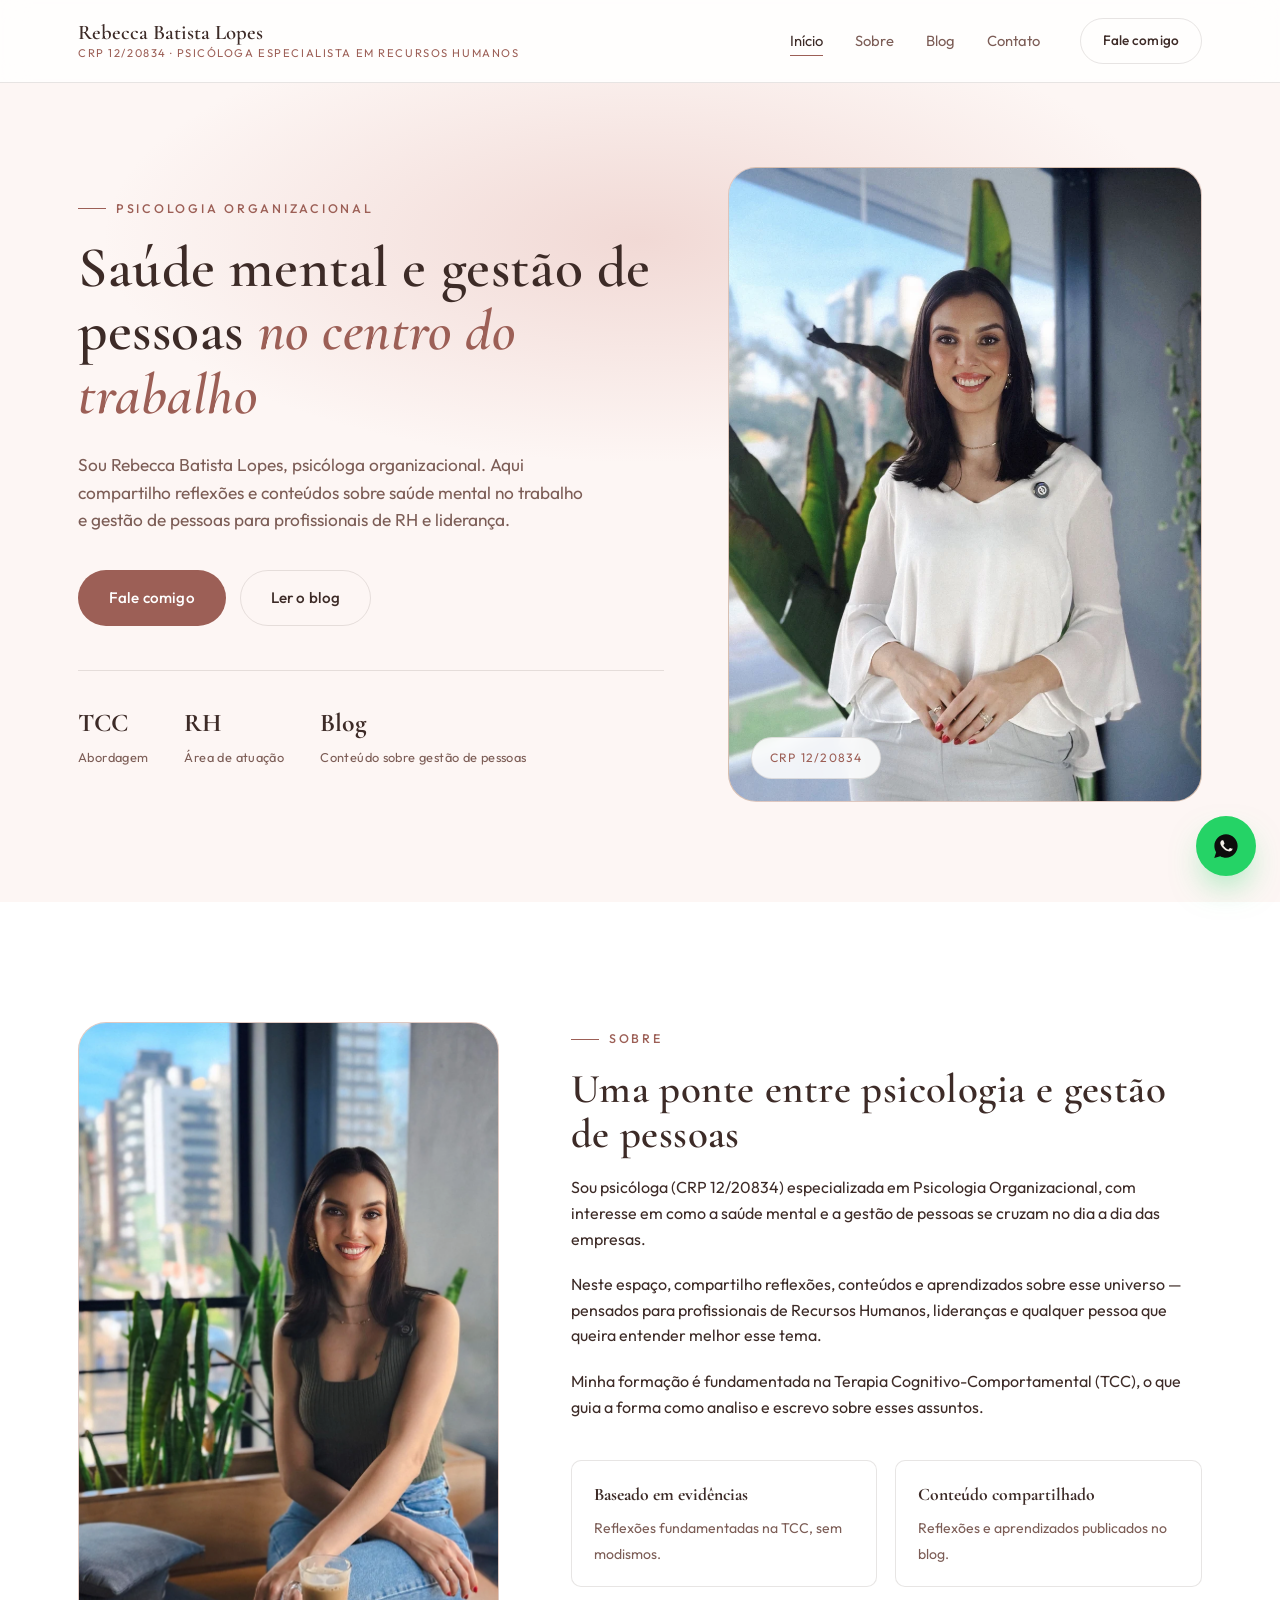
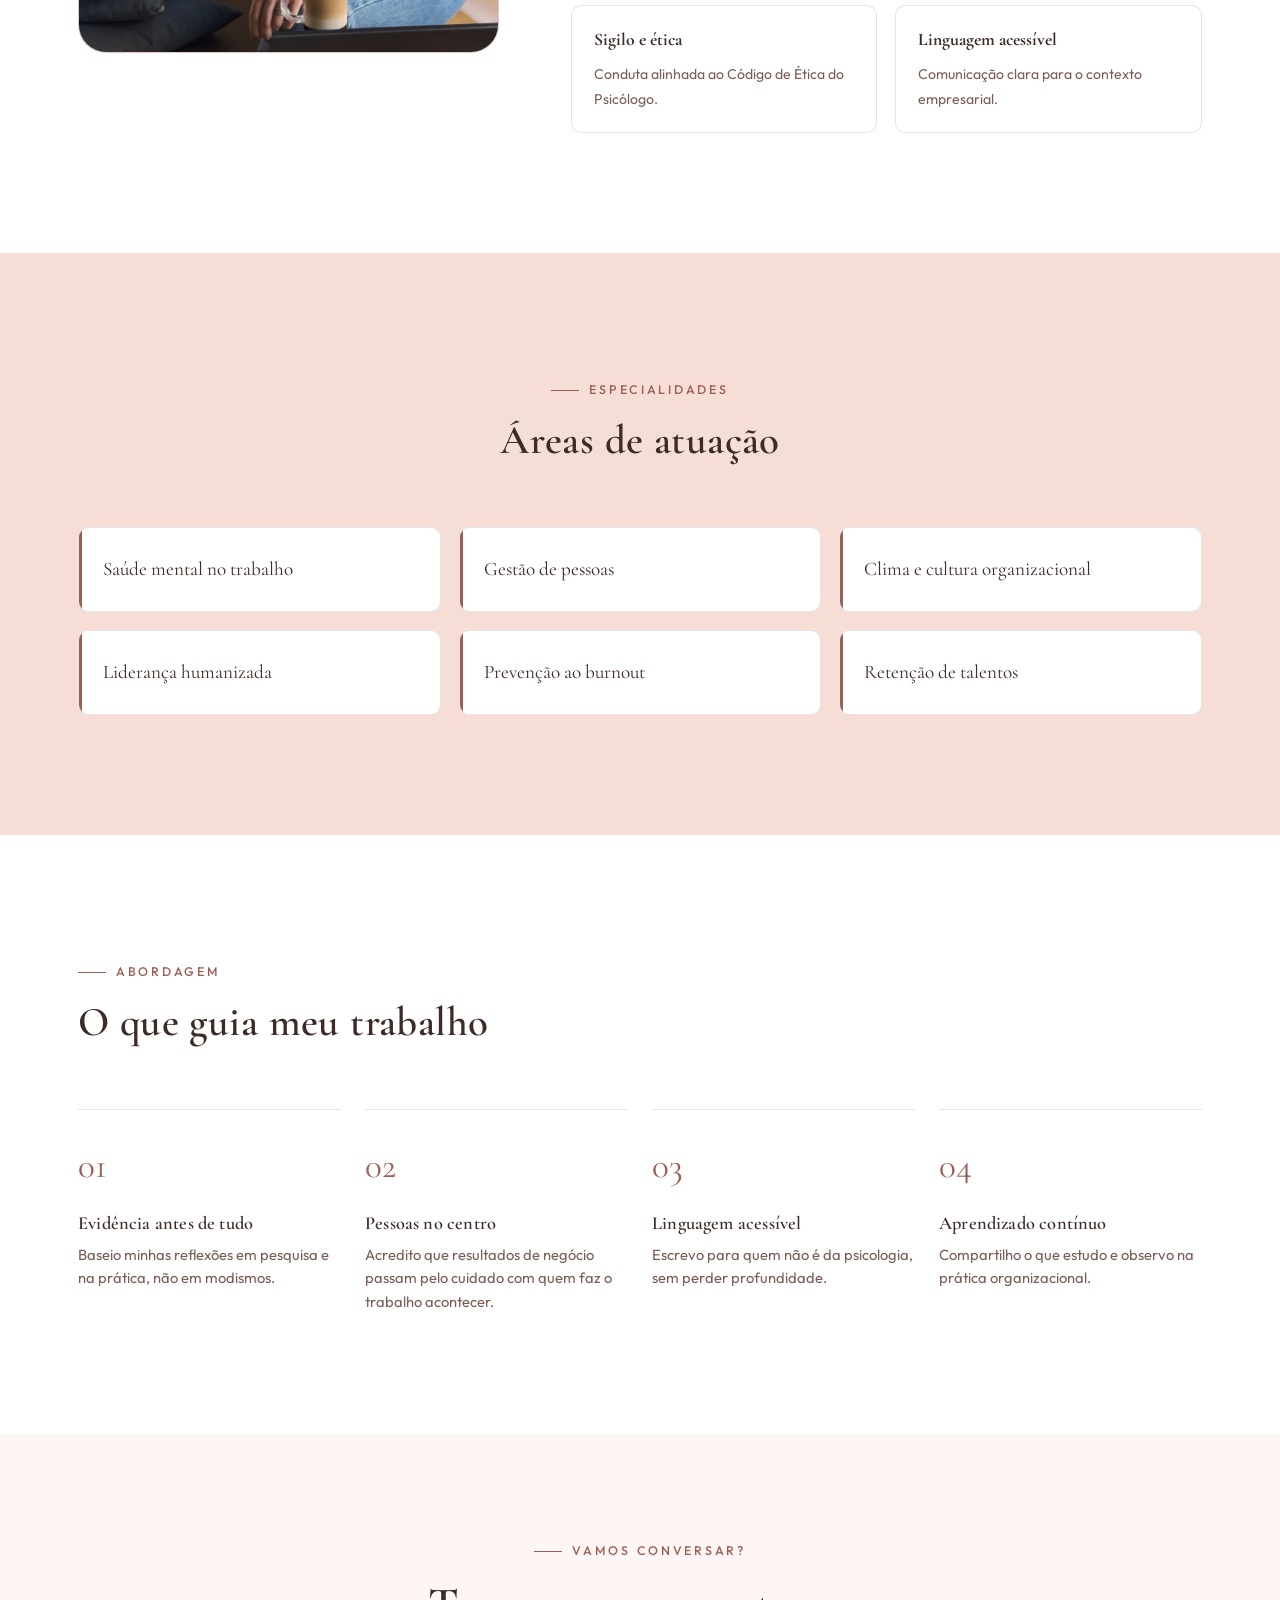
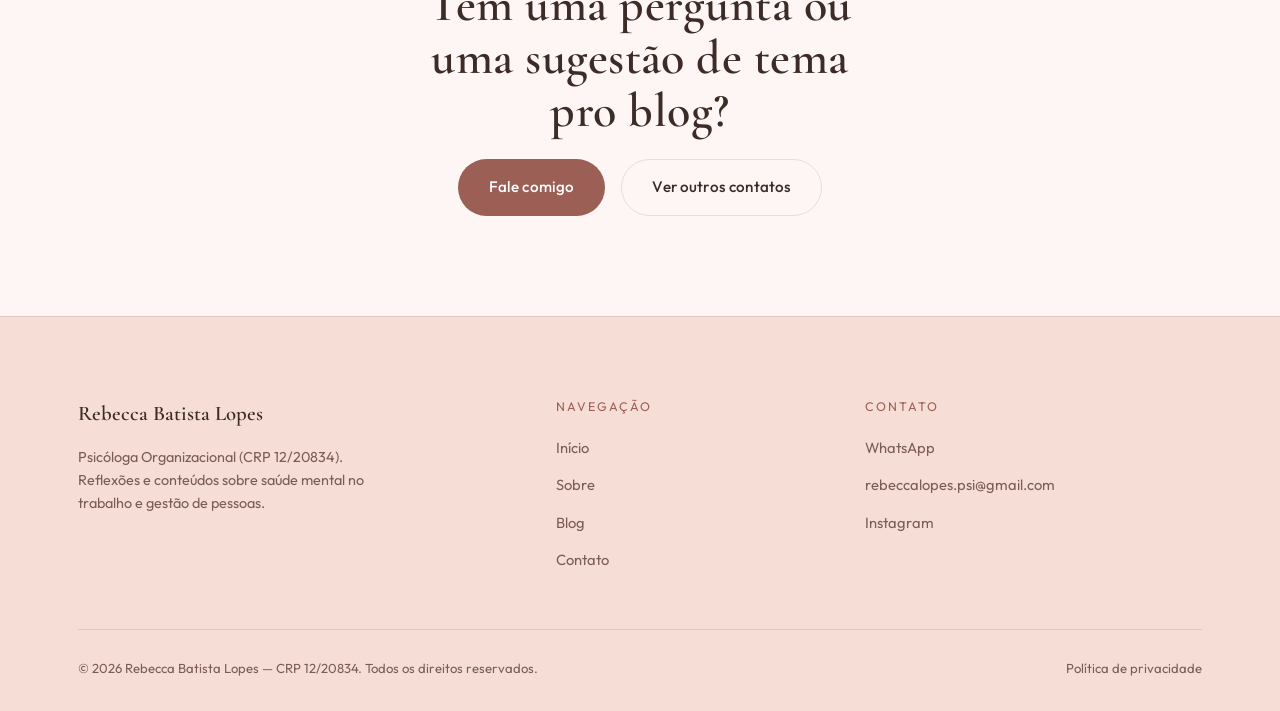
==== index.html @ 890084df "Reposiciona site como apresentação/blog, sem venda de serviços - Remove seção de Serviços da home - " ====
<!doctype html>
<html lang="pt-BR">
<head>
<meta charset="UTF-8" />
<meta name="viewport" content="width=device-width, initial-scale=1.0" />
<title>Rebecca Batista Lopes | Psicóloga Organizacional</title>
<meta name="description" content="Rebecca Batista Lopes (CRP 12/20834) é psicóloga especializada em Psicologia Organizacional. Reflexões e conteúdos sobre saúde mental no trabalho e gestão de pessoas para profissionais de RH." />
<meta name="author" content="Rebecca Batista Lopes" />
<meta name="robots" content="index, follow" />
<link rel="canonical" href="https://rebeccalopes.com.br/" />

<!-- Open Graph -->
<meta property="og:type" content="website" />
<meta property="og:locale" content="pt_BR" />
<meta property="og:title" content="Rebecca Batista Lopes | Psicóloga Organizacional" />
<meta property="og:description" content="Psicóloga organizacional (CRP 12/20834) compartilhando reflexões sobre saúde mental no trabalho e gestão de pessoas." />
<meta property="og:site_name" content="Rebecca Batista Lopes — Psicologia Organizacional" />

<link rel="icon" type="image/svg+xml" href="assets/favicon.svg" />
<link rel="preconnect" href="https://fonts.googleapis.com" />
<link rel="preconnect" href="https://fonts.gstatic.com" crossorigin />
<link href="https://fonts.googleapis.com/css2?family=Cormorant+Garamond:ital,wght@0,500;0,600;1,500&family=Outfit:wght@300;400;500;600&display=swap" rel="stylesheet" />
<link rel="stylesheet" href="css/style.css" />

<script type="application/ld+json">
{
  "@context": "https://schema.org",
  "@type": "Person",
  "name": "Rebecca Batista Lopes",
  "jobTitle": "Psicóloga Organizacional",
  "description": "Psicóloga (CRP 12/20834) especializada em Psicologia Organizacional, com conteúdos sobre saúde mental no trabalho e gestão de pessoas.",
  "url": "https://rebeccalopes.com.br",
  "sameAs": ["https://www.instagram.com/psi.beccalopes/"]
}
</script>
</head>
<body>

<header class="header">
  <div class="container header__inner">
    <a href="index.html" class="brand">
      <span class="brand__name">Rebecca Batista Lopes</span>
      <span class="brand__crp">CRP 12/20834 · Psicóloga especialista em Recursos Humanos</span>
    </a>
    <nav class="nav">
      <ul class="nav__list">
        <li><a href="index.html" aria-current="page">Início</a></li>
        <li><a href="sobre.html">Sobre</a></li>
        <li><a href="blog.html">Blog</a></li>
        <li><a href="contato.html">Contato</a></li>
      </ul>
      <a class="btn btn--ghost btn--sm" href="https://api.whatsapp.com/send/?phone=5551981331722&text=Ol%C3%A1+Rebecca%2C+vim+pelo+site+e+gostaria+de+entrar+em+contato.&type=phone_number&app_absent=0" target="_blank" rel="noopener">Fale comigo</a>
      <button class="nav__toggle" aria-label="Abrir menu" aria-expanded="false"><span></span></button>
    </nav>
  </div>
</header>

<main>

  <!-- HERO -->
  <section class="hero">
    <div class="container hero__inner">
      <div class="hero__content">
        <div class="eyebrow">Psicologia Organizacional</div>
        <h1 class="hero__title">Saúde mental e gestão de pessoas <em>no centro do trabalho</em></h1>
        <p class="hero__sub">Sou Rebecca Batista Lopes, psicóloga organizacional. Aqui compartilho reflexões e conteúdos sobre saúde mental no trabalho e gestão de pessoas para profissionais de RH e liderança.</p>
        <div class="hero__actions">
          <a class="btn" href="https://api.whatsapp.com/send/?phone=5551981331722&text=Ol%C3%A1+Rebecca%2C+vim+pelo+site+e+gostaria+de+entrar+em+contato.&type=phone_number&app_absent=0" target="_blank" rel="noopener">Fale comigo</a>
          <a class="btn btn--ghost" href="blog.html">Ler o blog</a>
        </div>
        <div class="hero__meta">
          <div class="hero__meta-item">
            <strong>TCC</strong>
            <span>Abordagem</span>
          </div>
          <div class="hero__meta-item">
            <strong>RH</strong>
            <span>Área de atuação</span>
          </div>
          <div class="hero__meta-item">
            <strong>Blog</strong>
            <span>Conteúdo sobre gestão de pessoas</span>
          </div>
        </div>
      </div>
      <div class="hero__portrait">
        <img src="assets/rebecca-inicio.webp" alt="Rebecca Batista Lopes, psicóloga organizacional" width="896" height="1200" />
        <span class="hero__badge">CRP 12/20834</span>
      </div>
    </div>
  </section>

  <!-- SOBRE -->
  <section class="section section--paper" id="sobre">
    <div class="container about">
      <div class="about__photo" data-reveal>
        <img src="assets/rebecca-sobre.webp" alt="Rebecca Batista Lopes, psicóloga organizacional, em seu ambiente de trabalho" width="843" height="1264" />
      </div>
      <div data-reveal>
        <div class="eyebrow">Sobre</div>
        <h2 class="section__title">Uma ponte entre psicologia e gestão de pessoas</h2>
        <div class="about__body">
          <p>Sou psicóloga (CRP 12/20834) especializada em Psicologia Organizacional, com interesse em como a saúde mental e a gestão de pessoas se cruzam no dia a dia das empresas.</p>
          <p>Neste espaço, compartilho reflexões, conteúdos e aprendizados sobre esse universo — pensados para profissionais de Recursos Humanos, lideranças e qualquer pessoa que queira entender melhor esse tema.</p>
          <p>Minha formação é fundamentada na Terapia Cognitivo-Comportamental (TCC), o que guia a forma como analiso e escrevo sobre esses assuntos.</p>
        </div>
        <div class="about__values">
          <div class="value-card">
            <strong>Baseado em evidências</strong>
            <span>Reflexões fundamentadas na TCC, sem modismos.</span>
          </div>
          <div class="value-card">
            <strong>Conteúdo compartilhado</strong>
            <span>Reflexões e aprendizados publicados no blog.</span>
          </div>
          <div class="value-card">
            <strong>Sigilo e ética</strong>
            <span>Conduta alinhada ao Código de Ética do Psicólogo.</span>
          </div>
          <div class="value-card">
            <strong>Linguagem acessível</strong>
            <span>Comunicação clara para o contexto empresarial.</span>
          </div>
        </div>
      </div>
    </div>
  </section>

  <!-- ESPECIALIDADES -->
  <section class="section section--soft">
    <div class="container">
      <div class="section__head section__head--center" data-reveal>
        <div class="eyebrow">Especialidades</div>
        <h2 class="section__title">Áreas de atuação</h2>
      </div>
      <div class="chip-grid">
        <div class="chip" data-reveal>Saúde mental no trabalho</div>
        <div class="chip" data-reveal>Gestão de pessoas</div>
        <div class="chip" data-reveal>Clima e cultura organizacional</div>
        <div class="chip" data-reveal>Liderança humanizada</div>
        <div class="chip" data-reveal>Prevenção ao burnout</div>
        <div class="chip" data-reveal>Retenção de talentos</div>
      </div>
    </div>
  </section>

  <!-- ABORDAGEM -->
  <section class="section section--paper">
    <div class="container">
      <div class="section__head" data-reveal>
        <div class="eyebrow">Abordagem</div>
        <h2 class="section__title">O que guia meu trabalho</h2>
      </div>
      <div class="steps">
        <div class="step" data-reveal>
          <h3>Evidência antes de tudo</h3>
          <p>Baseio minhas reflexões em pesquisa e na prática, não em modismos.</p>
        </div>
        <div class="step" data-reveal>
          <h3>Pessoas no centro</h3>
          <p>Acredito que resultados de negócio passam pelo cuidado com quem faz o trabalho acontecer.</p>
        </div>
        <div class="step" data-reveal>
          <h3>Linguagem acessível</h3>
          <p>Escrevo para quem não é da psicologia, sem perder profundidade.</p>
        </div>
        <div class="step" data-reveal>
          <h3>Aprendizado contínuo</h3>
          <p>Compartilho o que estudo e observo na prática organizacional.</p>
        </div>
      </div>
    </div>
  </section>

  <!-- CTA FINAL -->
  <section class="section cta-final">
    <div class="container">
      <div class="eyebrow" style="justify-content:center;">Vamos conversar?</div>
      <h2 class="cta-final__title" style="margin-inline:auto;">Tem uma pergunta ou uma sugestão de tema pro blog?</h2>
      <div class="cta-final__actions">
        <a class="btn" href="https://api.whatsapp.com/send/?phone=5551981331722&text=Ol%C3%A1+Rebecca%2C+vim+pelo+site+e+gostaria+de+entrar+em+contato.&type=phone_number&app_absent=0" target="_blank" rel="noopener">Fale comigo</a>
        <a class="btn btn--ghost" href="contato.html">Ver outros contatos</a>
      </div>
    </div>
  </section>

</main>

<footer class="footer">
  <div class="container">
    <div class="footer__grid">
      <div class="footer__brand">
        <span class="brand__name">Rebecca Batista Lopes</span>
        <p>Psicóloga Organizacional (CRP 12/20834). Reflexões e conteúdos sobre saúde mental no trabalho e gestão de pessoas.</p>
      </div>
      <div>
        <div class="footer__heading">Navegação</div>
        <ul class="footer__list">
          <li><a href="index.html">Início</a></li>
          <li><a href="sobre.html">Sobre</a></li>
          <li><a href="blog.html">Blog</a></li>
          <li><a href="contato.html">Contato</a></li>
        </ul>
      </div>
      <div>
        <div class="footer__heading">Contato</div>
        <ul class="footer__list">
          <li><a href="https://api.whatsapp.com/send/?phone=5551981331722&text=Ol%C3%A1+Rebecca%2C+vim+pelo+site+e+gostaria+de+entrar+em+contato.&type=phone_number&app_absent=0" target="_blank" rel="noopener">WhatsApp</a></li>
          <li><a href="mailto:rebeccalopes.psi@gmail.com">rebeccalopes.psi@gmail.com</a></li>
          <li><a href="https://www.instagram.com/psi.beccalopes/" target="_blank" rel="noopener">Instagram</a></li>
        </ul>
      </div>
    </div>
    <div class="footer__bottom">
      <span>&copy; <span data-year></span> Rebecca Batista Lopes — CRP 12/20834. Todos os direitos reservados.</span>
      <a href="privacidade.html">Política de privacidade</a>
    </div>
  </div>
</footer>

<a class="wa-float" href="https://api.whatsapp.com/send/?phone=5551981331722&text=Ol%C3%A1+Rebecca%2C+vim+pelo+site+e+gostaria+de+entrar+em+contato.&type=phone_number&app_absent=0" target="_blank" rel="noopener" aria-label="Conversar no WhatsApp">
  <svg width="28" height="28" viewBox="0 0 32 32" fill="none"><path d="M16 2.7C8.7 2.7 2.7 8.7 2.7 16c0 2.5.7 4.9 2 7l-2.1 6.6 6.8-2c2 1.1 4.2 1.7 6.6 1.7 7.3 0 13.3-6 13.3-13.3S23.3 2.7 16 2.7z" fill="#0d0d0c"/><path d="M16 2.7C8.7 2.7 2.7 8.7 2.7 16c0 2.5.7 4.9 2 7l-2.1 6.6 6.8-2c2 1.1 4.2 1.7 6.6 1.7 7.3 0 13.3-6 13.3-13.3S23.3 2.7 16 2.7z" stroke="#0d0d0c" stroke-opacity="0" fill="none"/><path d="M23.4 19.5c-.4-.2-2.2-1.1-2.5-1.2-.3-.1-.6-.2-.8.2-.2.4-.9 1.2-1.1 1.4-.2.2-.4.3-.8.1-.4-.2-1.6-.6-3-1.9-1.1-1-1.9-2.2-2.1-2.6-.2-.4 0-.6.2-.8.2-.2.4-.4.5-.6.2-.2.2-.4.4-.6.1-.2 0-.5 0-.7-.1-.2-.8-2-1.1-2.7-.3-.7-.6-.6-.8-.6h-.7c-.2 0-.6.1-.9.4-.3.4-1.2 1.2-1.2 2.8s1.2 3.3 1.4 3.5c.2.2 2.4 3.7 5.9 5.1.8.3 1.4.5 1.9.7.8.2 1.5.2 2.1.1.6-.1 2.2-.9 2.4-1.7.3-.8.3-1.5.2-1.7-.1-.1-.3-.2-.6-.4z" fill="#f3efe7"/></svg>
</a>

<script src="js/main.js"></script>
</body>
</html>
---- css/style.css ----
/* =========================================================
   Rebecca Batista Lopes — Psicologia Organizacional
   ========================================================= */

:root {
  --color-bg: #fdf6f4;
  --color-white: #ffffff;
  --color-blush: #f6ded7;
  --color-nude: #ecd2c0;
  --color-rose: #dba39b;
  --color-rose-deep: #9c5f56;
  --color-ink: #3d2b27;
  --color-ink-soft: #7c5d56;
  --color-line: rgba(61, 43, 39, 0.12);

  --font-display: "Cormorant Garamond", serif;
  --font-body: "Outfit", sans-serif;

  --container: 1180px;
  --radius-lg: 28px;
  --radius-md: 18px;
  --radius-sm: 10px;
  --ease: cubic-bezier(0.22, 1, 0.36, 1);
}

* { box-sizing: border-box; }
html { scroll-behavior: smooth; }

body {
  margin: 0;
  background: var(--color-bg);
  color: var(--color-ink);
  font-family: var(--font-body);
  font-size: 16px;
  line-height: 1.6;
  -webkit-font-smoothing: antialiased;
}

img { max-width: 100%; display: block; }

a {
  color: inherit;
  text-decoration: none;
}

h1, h2, h3, h4 {
  font-family: var(--font-display);
  font-weight: 600;
  line-height: 1.1;
  margin: 0;
  letter-spacing: 0.01em;
}

p { margin: 0; }

ul { list-style: none; margin: 0; padding: 0; }

.container {
  width: 100%;
  max-width: var(--container);
  margin-inline: auto;
  padding-inline: 28px;
}

.section {
  padding: 120px 0;
  position: relative;
}

.section--paper {
  background: var(--color-white);
}

.section--soft {
  background: var(--color-blush);
}

.eyebrow {
  display: inline-flex;
  align-items: center;
  gap: 10px;
  font-size: 0.78rem;
  letter-spacing: 0.22em;
  text-transform: uppercase;
  color: var(--color-rose-deep);
  font-weight: 500;
  margin-bottom: 18px;
}

.eyebrow::before {
  content: "";
  width: 28px;
  height: 1px;
  background: var(--color-rose-deep);
}

.section__head {
  max-width: 640px;
  margin-bottom: 64px;
}

.section__head--center {
  margin-inline: auto;
  text-align: center;
}

.section__title {
  font-size: clamp(2rem, 3.2vw, 2.8rem);
  margin-bottom: 18px;
}

.section__lead {
  color: var(--color-ink-soft);
  font-size: 1.05rem;
  max-width: 56ch;
}

/* ---------- Buttons ---------- */

.btn {
  --btn-bg: var(--color-rose-deep);
  --btn-fg: #ffffff;
  display: inline-flex;
  align-items: center;
  justify-content: center;
  gap: 10px;
  padding: 15px 30px;
  border-radius: 999px;
  border: 1px solid transparent;
  background: var(--btn-bg);
  color: var(--btn-fg);
  font-family: var(--font-body);
  font-size: 0.95rem;
  font-weight: 500;
  letter-spacing: 0.01em;
  cursor: pointer;
  transition: transform 0.35s var(--ease), box-shadow 0.35s var(--ease), background 0.25s ease, border-color 0.25s ease, color 0.25s ease;
  white-space: nowrap;
}

.btn:hover, .btn:focus-visible {
  transform: translateY(-2px);
  box-shadow: 0 14px 30px -12px rgba(156, 95, 86, 0.45);
}

.btn--ghost {
  --btn-bg: transparent;
  --btn-fg: var(--color-ink);
  border-color: var(--color-line);
}

.btn--ghost:hover, .btn--ghost:focus-visible {
  border-color: var(--color-rose-deep);
  box-shadow: none;
}

.btn--ghost-gold {
  --btn-bg: #ffffff;
  --btn-fg: var(--color-ink);
  background: #ffffff;
  border-color: var(--color-nude);
  color: var(--color-ink);
}

.btn--ghost-gold:hover,
.btn--ghost-gold:focus-visible {
  background: #ffffff;
  color: var(--color-ink);
  border-color: var(--color-rose-deep);
}

.btn--block { width: 100%; }
.btn--sm { padding: 11px 22px; font-size: 0.85rem; }

/* ---------- Header ---------- */

.header {
  position: sticky;
  top: 0;
  z-index: 40;
  background: rgba(255, 255, 255, 0.82);
  backdrop-filter: blur(14px);
  border-bottom: 1px solid var(--color-line);
}

.header__inner {
  display: flex;
  align-items: center;
  justify-content: space-between;
  gap: 24px;
  padding-block: 18px;
}

.brand {
  display: flex;
  flex-direction: column;
  line-height: 1.15;
}

.brand__name {
  font-family: var(--font-display);
  font-size: 1.3rem;
  font-weight: 600;
  color: var(--color-ink);
}

.brand__crp {
  font-size: 0.7rem;
  letter-spacing: 0.14em;
  text-transform: uppercase;
  color: var(--color-rose-deep);
  margin-top: 2px;
}

.nav {
  display: flex;
  align-items: center;
  gap: 40px;
}

.nav__list {
  display: flex;
  gap: 32px;
}

.nav__list a {
  font-size: 0.92rem;
  color: var(--color-ink-soft);
  transition: color 0.2s ease;
  position: relative;
}

.nav__list a:hover,
.nav__list a[aria-current="page"] {
  color: var(--color-ink);
}

.nav__list a[aria-current="page"]::after {
  content: "";
  position: absolute;
  left: 0;
  right: 0;
  bottom: -6px;
  height: 1px;
  background: var(--color-rose-deep);
}

.nav__toggle {
  display: none;
  width: 44px;
  height: 44px;
  border-radius: 50%;
  border: 1px solid var(--color-line);
  background: transparent;
  color: var(--color-ink);
  align-items: center;
  justify-content: center;
  cursor: pointer;
}

.nav__toggle span,
.nav__toggle span::before,
.nav__toggle span::after {
  content: "";
  display: block;
  width: 18px;
  height: 1px;
  background: currentColor;
  position: relative;
  transition: transform 0.25s ease, opacity 0.25s ease;
}

.nav__toggle span::before { position: absolute; top: -6px; }
.nav__toggle span::after { position: absolute; top: 6px; }

.header.is-open .nav__toggle span { background: transparent; }
.header.is-open .nav__toggle span::before { transform: translateY(6px) rotate(45deg); }
.header.is-open .nav__toggle span::after { transform: translateY(-6px) rotate(-45deg); }

/* ---------- Hero ---------- */

.hero {
  padding: 84px 0 100px;
  overflow: hidden;
  position: relative;
}

.hero::before {
  content: "";
  position: absolute;
  inset: -20% -10% auto -10%;
  height: 640px;
  background: radial-gradient(closest-side, rgba(219, 163, 155, 0.35), transparent 70%);
  pointer-events: none;
}

.hero__inner {
  position: relative;
  display: grid;
  grid-template-columns: 1.05fr 0.85fr;
  gap: 64px;
  align-items: center;
}

.hero__content { display: flex; flex-direction: column; align-items: flex-start; }

.hero__title {
  font-size: clamp(2.4rem, 4.6vw, 3.6rem);
  margin-bottom: 24px;
}

.hero__title em {
  font-style: italic;
  color: var(--color-rose-deep);
}

.hero__sub {
  color: var(--color-ink-soft);
  font-size: 1.08rem;
  max-width: 46ch;
  margin-bottom: 36px;
}

.hero__actions {
  display: flex;
  flex-wrap: wrap;
  gap: 14px;
  margin-bottom: 44px;
}

.hero__meta {
  display: flex;
  flex-wrap: wrap;
  gap: 36px;
  padding-top: 32px;
  border-top: 1px solid var(--color-line);
  width: 100%;
}

.hero__meta-item strong {
  display: block;
  font-family: var(--font-display);
  font-size: 1.6rem;
  color: var(--color-ink);
}

.hero__meta-item span {
  font-size: 0.8rem;
  color: var(--color-ink-soft);
  letter-spacing: 0.03em;
}

.hero__portrait {
  position: relative;
  border-radius: var(--radius-lg);
  overflow: hidden;
  aspect-ratio: 896 / 1200;
  background: linear-gradient(160deg, var(--color-blush), var(--color-nude));
  border: 1px solid var(--color-line);
}

.hero__portrait img {
  width: 100%;
  height: 100%;
  object-fit: cover;
}

.hero__badge {
  position: absolute;
  left: 22px;
  bottom: 22px;
  background: rgba(255, 255, 255, 0.85);
  backdrop-filter: blur(6px);
  border: 1px solid var(--color-line);
  border-radius: 999px;
  padding: 10px 18px;
  font-size: 0.76rem;
  letter-spacing: 0.1em;
  text-transform: uppercase;
  color: var(--color-rose-deep);
}

/* ---------- Placeholder photo state ---------- */

.ph-photo {
  width: 100%;
  height: 100%;
  display: flex;
  align-items: center;
  justify-content: center;
  text-align: center;
  padding: 24px;
  color: var(--color-ink-soft);
  font-size: 0.82rem;
  letter-spacing: 0.05em;
  background:
    repeating-linear-gradient(135deg, rgba(156, 95, 86, 0.08) 0 2px, transparent 2px 14px);
}

/* ---------- Sobre ---------- */

.about {
  display: grid;
  grid-template-columns: 0.8fr 1.2fr;
  gap: 72px;
  align-items: start;
}

.about__photo {
  border-radius: var(--radius-lg);
  overflow: hidden;
  aspect-ratio: 843 / 1264;
  background: var(--color-blush);
  border: 1px solid var(--color-line);
}

.about__photo img { width: 100%; height: 100%; object-fit: cover; }

.about__body p + p { margin-top: 20px; }

.about__values {
  margin-top: 40px;
  display: grid;
  grid-template-columns: repeat(2, 1fr);
  gap: 18px;
}

.value-card {
  padding: 20px 22px;
  border-radius: var(--radius-sm);
  background: #ffffff;
  border: 1px solid var(--color-line);
}

.value-card strong {
  display: block;
  font-family: var(--font-display);
  font-size: 1.1rem;
  margin-bottom: 6px;
}

.value-card span {
  font-size: 0.88rem;
  color: var(--color-ink-soft);
}

/* ---------- Cards grid (Serviços) ---------- */

.grid {
  display: grid;
  gap: 28px;
}

.grid--3 { grid-template-columns: repeat(3, 1fr); }
.grid--2 { grid-template-columns: repeat(2, 1fr); }

.card {
  background: var(--color-white);
  border: 1px solid var(--color-line);
  border-radius: var(--radius-md);
  padding: 40px 32px;
  transition: transform 0.35s var(--ease), border-color 0.35s ease;
}

.card:hover {
  transform: translateY(-6px);
  border-color: rgba(156, 95, 86, 0.4);
}

.card__index {
  font-family: var(--font-display);
  font-size: 0.95rem;
  color: var(--color-rose-deep);
  margin-bottom: 22px;
  display: block;
}

.card__title {
  font-size: 1.5rem;
  margin-bottom: 14px;
}

.card__text {
  color: var(--color-ink-soft);
  font-size: 0.95rem;
}

.card__link {
  display: inline-flex;
  align-items: center;
  gap: 8px;
  margin-top: 22px;
  font-size: 0.85rem;
  color: var(--color-rose-deep);
  letter-spacing: 0.03em;
}

/* ---------- Especialidades ---------- */

.chip-grid {
  display: grid;
  grid-template-columns: repeat(3, 1fr);
  gap: 18px;
}

.chip {
  padding: 26px 24px;
  border-radius: var(--radius-sm);
  border: 1px solid var(--color-line);
  background: var(--color-white);
  font-family: var(--font-display);
  font-size: 1.2rem;
  color: var(--color-ink);
  position: relative;
  overflow: hidden;
}

.chip::before {
  content: "";
  position: absolute;
  left: 0; top: 0; bottom: 0;
  width: 3px;
  background: var(--color-rose-deep);
}

/* ---------- Como funciona ---------- */

.steps {
  display: grid;
  grid-template-columns: repeat(4, 1fr);
  gap: 24px;
  counter-reset: step;
}

.step {
  position: relative;
  padding-top: 28px;
  border-top: 1px solid var(--color-line);
}

.step::before {
  counter-increment: step;
  content: "0" counter(step);
  font-family: var(--font-display);
  font-size: 2.2rem;
  color: var(--color-rose-deep);
  display: block;
  margin-bottom: 18px;
}

.step h3 {
  font-size: 1.15rem;
  margin-bottom: 10px;
  color: var(--color-ink);
}

.step p {
  font-size: 0.92rem;
  color: var(--color-ink-soft);
}

/* ---------- CTA final ---------- */

.cta-final {
  text-align: center;
  padding: 100px 0;
}

.cta-final__title {
  font-size: clamp(2rem, 4vw, 3rem);
  max-width: 20ch;
  margin-inline: auto 22px;
  margin-bottom: 22px;
}

.cta-final__actions {
  display: flex;
  justify-content: center;
  gap: 16px;
  flex-wrap: wrap;
}

/* ---------- Footer ---------- */

.footer {
  background: var(--color-blush);
  border-top: 1px solid var(--color-line);
  padding: 80px 0 32px;
}

.footer__grid {
  display: grid;
  grid-template-columns: 1.3fr 0.8fr 1fr;
  gap: 40px;
  padding-bottom: 56px;
  border-bottom: 1px solid var(--color-line);
}

.footer__brand p {
  color: var(--color-ink-soft);
  font-size: 0.9rem;
  margin-top: 16px;
  max-width: 32ch;
}

.footer__heading {
  font-size: 0.78rem;
  letter-spacing: 0.16em;
  text-transform: uppercase;
  color: var(--color-rose-deep);
  margin-bottom: 18px;
}

.footer__list li + li { margin-top: 12px; }

.footer__list a {
  font-size: 0.92rem;
  color: var(--color-ink-soft);
  transition: color 0.2s ease;
}

.footer__list a:hover { color: var(--color-ink); }

.footer__bottom {
  display: flex;
  justify-content: space-between;
  align-items: center;
  flex-wrap: wrap;
  gap: 12px;
  padding-top: 28px;
  font-size: 0.82rem;
  color: var(--color-ink-soft);
}

.footer__bottom a:hover { color: var(--color-ink); }

/* ---------- WhatsApp float button ---------- */

.wa-float {
  position: fixed;
  right: 24px;
  bottom: 24px;
  z-index: 50;
  width: 60px;
  height: 60px;
  border-radius: 50%;
  background: #25d366;
  color: #0d0d0c;
  display: flex;
  align-items: center;
  justify-content: center;
  box-shadow: 0 16px 34px -10px rgba(37, 211, 102, 0.55);
  transition: transform 0.3s var(--ease);
}

.wa-float:hover { transform: scale(1.08); }

/* ---------- Inner page hero (Sobre / Serviços / Contato) ---------- */

.page-hero {
  padding: 80px 0 64px;
  border-bottom: 1px solid var(--color-line);
}

.page-hero__inner {
  display: grid;
  grid-template-columns: 1.2fr 0.8fr;
  gap: 48px;
  align-items: center;
}

.page-hero__inner .hero__portrait {
  aspect-ratio: 896 / 1200;
  max-width: 320px;
  margin-inline: auto;
}

.page-hero__title {
  font-size: clamp(2.2rem, 4.4vw, 3.2rem);
}

.breadcrumb {
  display: flex;
  gap: 8px;
  align-items: center;
  font-size: 0.82rem;
  color: var(--color-ink-soft);
  margin-bottom: 20px;
}

.breadcrumb a:hover { color: var(--color-rose-deep); }

/* ---------- Contato ---------- */

.contact-grid {
  display: grid;
  grid-template-columns: 1fr 1fr;
  gap: 56px;
}

.contact-list li {
  display: flex;
  gap: 16px;
  padding: 22px 0;
  border-bottom: 1px solid var(--color-line);
}

.contact-list strong {
  display: block;
  font-family: var(--font-display);
  font-size: 1.1rem;
}

.contact-list span, .contact-list a {
  color: var(--color-ink-soft);
  font-size: 0.94rem;
}

.contact-list a:hover { color: var(--color-rose-deep); }

.contact-note {
  margin-top: 32px;
  padding: 22px 24px;
  border-radius: var(--radius-sm);
  background: #fff;
  border: 1px solid var(--color-line);
  font-size: 0.9rem;
  color: var(--color-ink-soft);
}

/* ---------- Reveal on scroll ---------- */

[data-reveal] {
  opacity: 0;
  transform: translateY(24px);
  transition: opacity 0.8s var(--ease), transform 0.8s var(--ease);
}

[data-reveal].is-visible {
  opacity: 1;
  transform: translateY(0);
}

/* =========================================================
   Responsive
   ========================================================= */

@media (max-width: 1080px) {
  .grid--3 { grid-template-columns: repeat(2, 1fr); }
  .chip-grid { grid-template-columns: repeat(2, 1fr); }
  .steps { grid-template-columns: repeat(2, 1fr); }
  .footer__grid { grid-template-columns: 1fr 1fr; row-gap: 40px; }
}

@media (max-width: 960px) {
  .nav__list { display: none; }
  .header__inner .btn--ghost { display: none; }
  .nav__toggle { display: flex; }

  .hero__inner {
    display: flex;
    flex-direction: column;
  }
  .hero__content { display: contents; }
  .hero__title   { order: 2; }
  .hero__portrait {
    order: 3;
    max-width: 420px;
    width: 100%;
    margin-inline: auto;
    margin-bottom: 32px;
  }
  .hero__sub     { order: 4; }
  .hero__actions { order: 5; }
  .hero__meta    { order: 6; }

  .about { grid-template-columns: 1fr; }
  .about__photo { max-width: 360px; margin-inline: auto; }
  .about__values { grid-template-columns: 1fr; }

  .contact-grid { grid-template-columns: 1fr; }

  .page-hero__inner { grid-template-columns: 1fr; }
  .page-hero__inner .hero__portrait { max-width: 260px; margin-top: 32px; }
}

@media (max-width: 640px) {
  .section { padding: 84px 0; }
  .grid--3, .grid--2, .chip-grid, .steps { grid-template-columns: 1fr; }
  .footer__grid { grid-template-columns: 1fr; }
  .hero { padding: 64px 0 72px; }
  .cta-final { padding: 72px 0; }
}
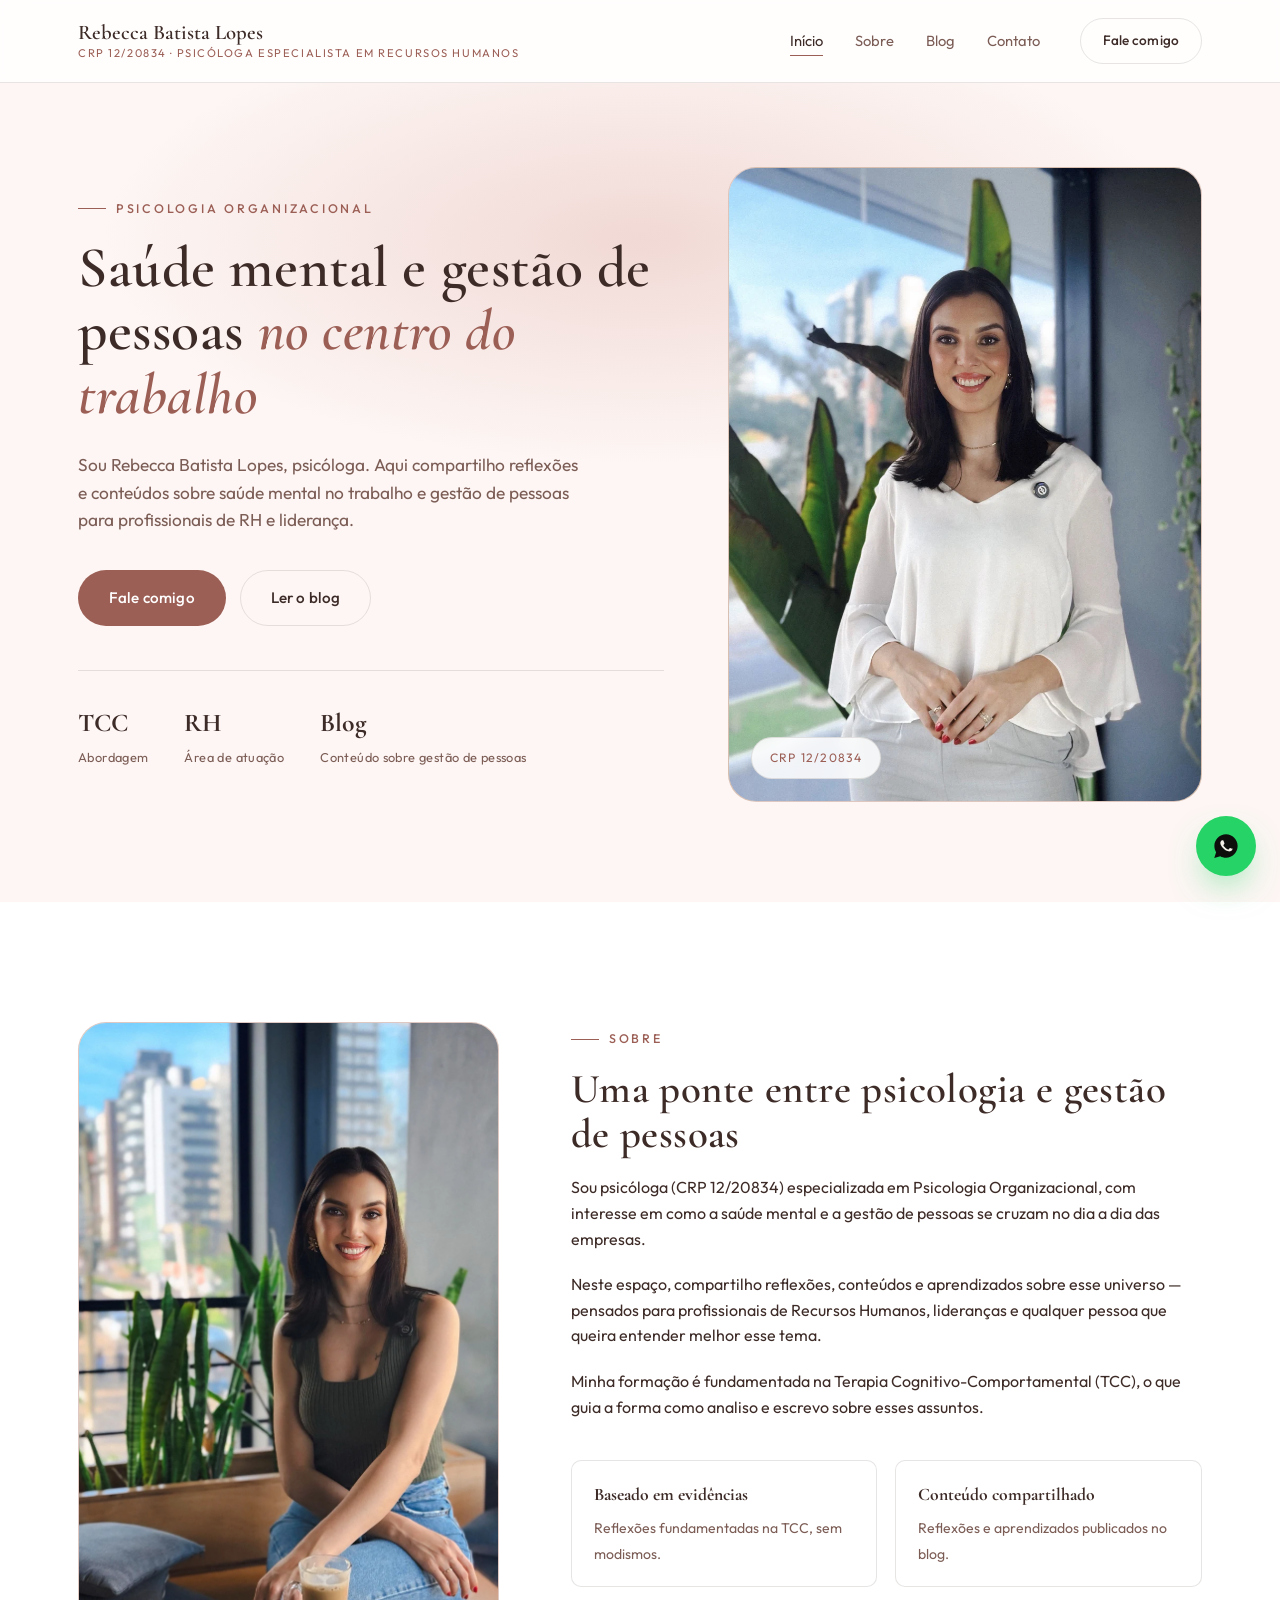
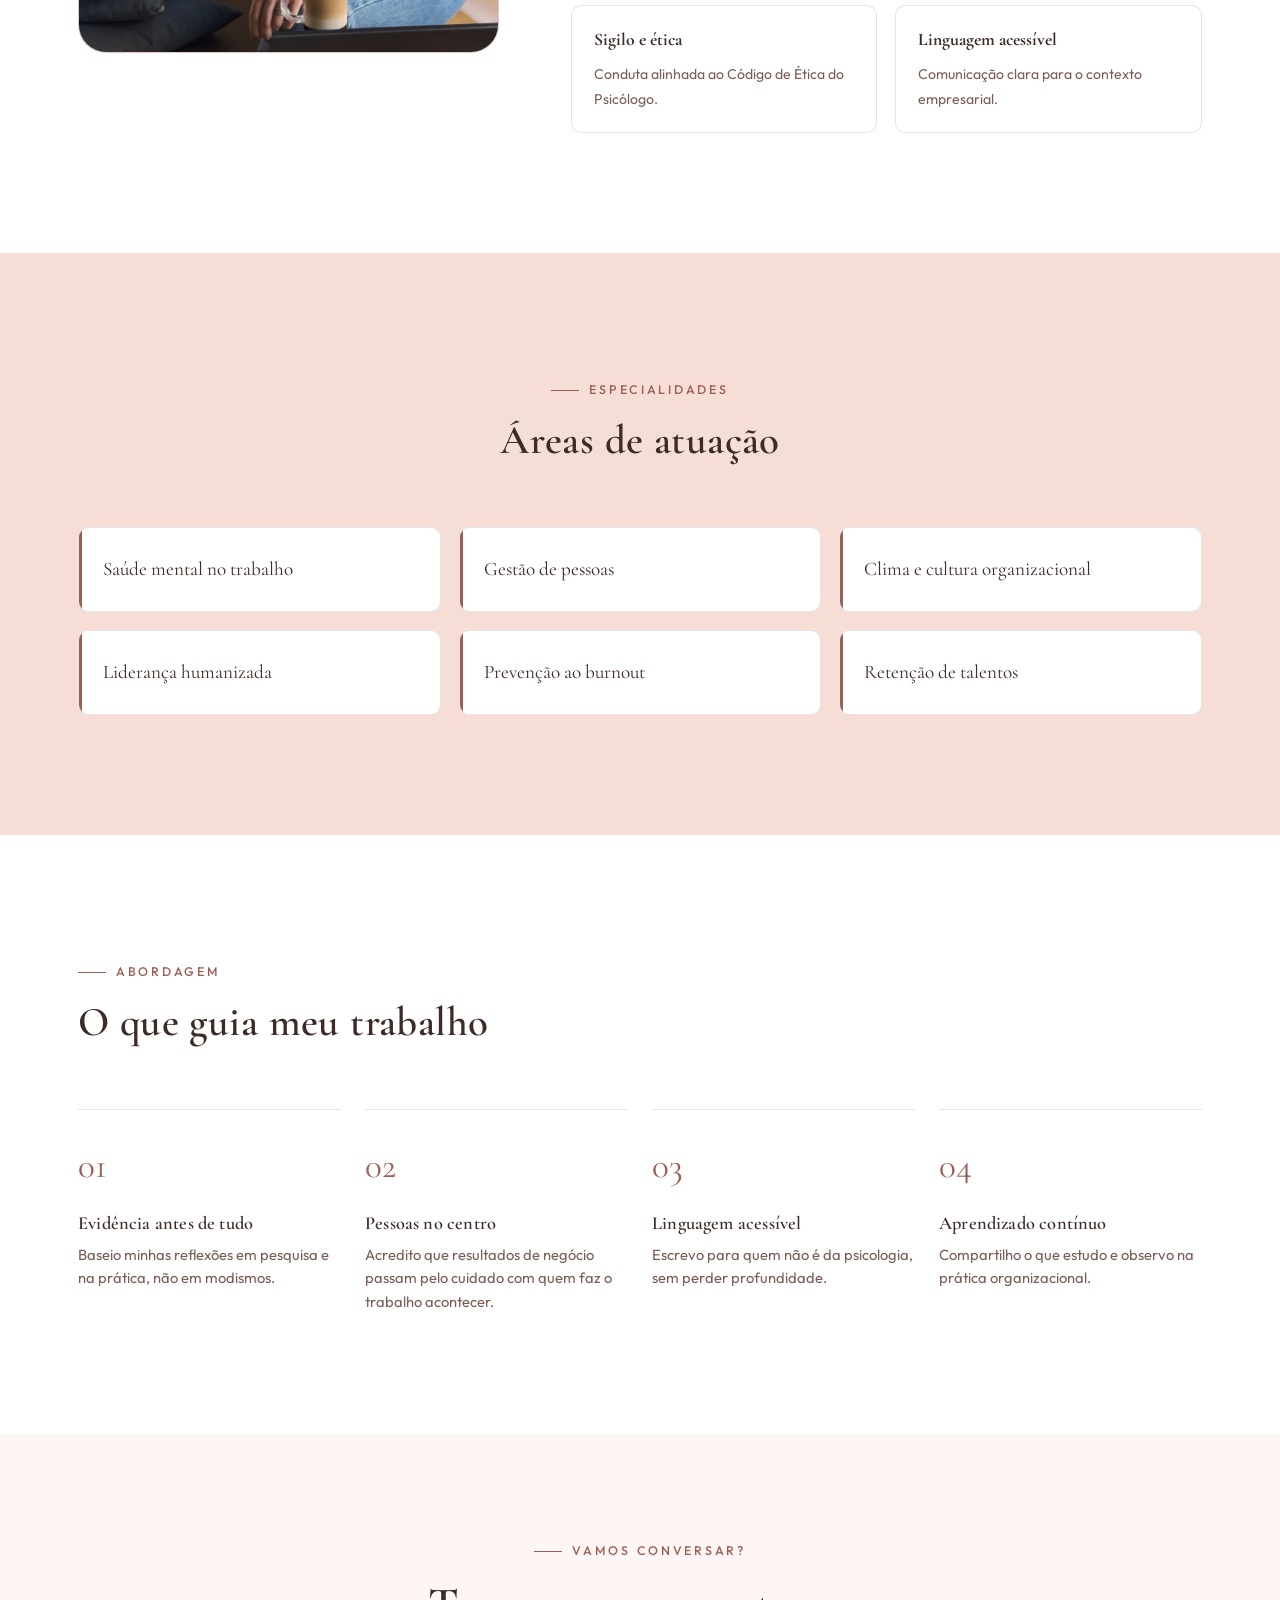
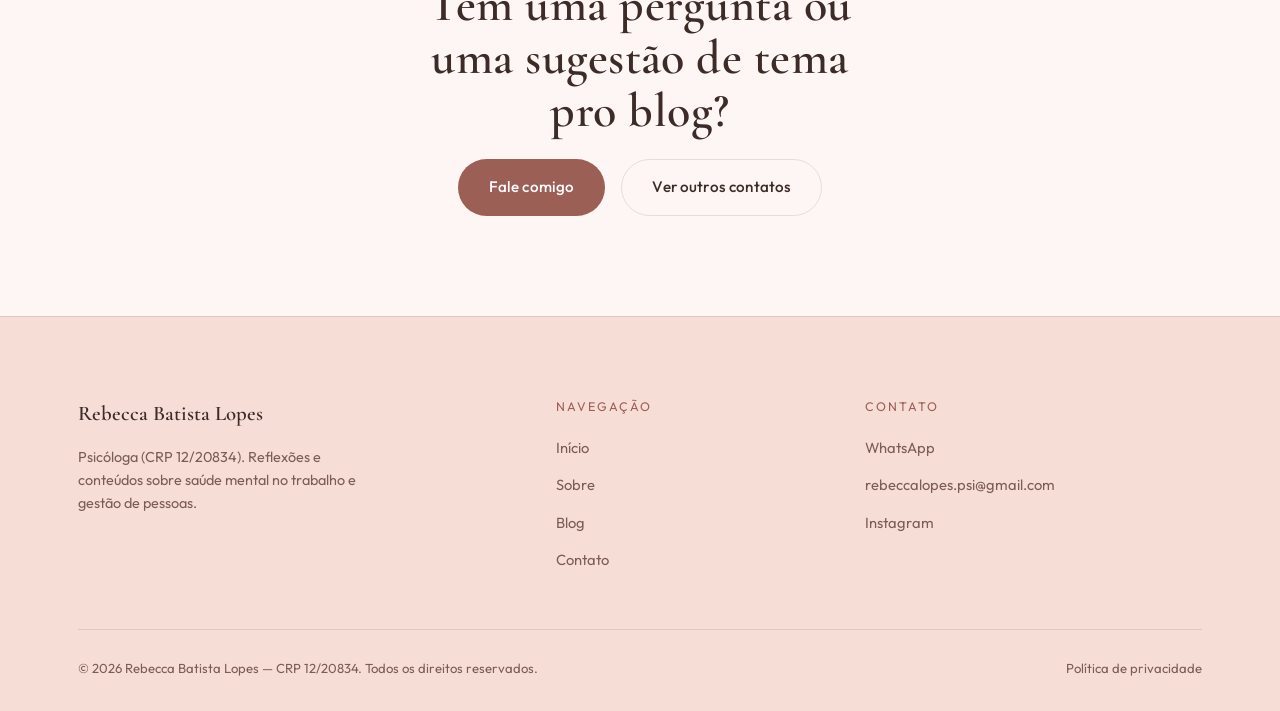
==== commit 1653a3ab: "Simplifica 'psicóloga organizacional' para 'psicóloga' na página Início Co-Authored-By: Claude Sonne" ====
--- a/index.html
+++ b/index.html
@@ -3,7 +3,7 @@
 <head>
 <meta charset="UTF-8" />
 <meta name="viewport" content="width=device-width, initial-scale=1.0" />
-<title>Rebecca Batista Lopes | Psicóloga Organizacional</title>
+<title>Rebecca Batista Lopes | Psicóloga</title>
 <meta name="description" content="Rebecca Batista Lopes (CRP 12/20834) é psicóloga especializada em Psicologia Organizacional. Reflexões e conteúdos sobre saúde mental no trabalho e gestão de pessoas para profissionais de RH." />
 <meta name="author" content="Rebecca Batista Lopes" />
 <meta name="robots" content="index, follow" />
@@ -12,8 +12,8 @@
 <!-- Open Graph -->
 <meta property="og:type" content="website" />
 <meta property="og:locale" content="pt_BR" />
-<meta property="og:title" content="Rebecca Batista Lopes | Psicóloga Organizacional" />
-<meta property="og:description" content="Psicóloga organizacional (CRP 12/20834) compartilhando reflexões sobre saúde mental no trabalho e gestão de pessoas." />
+<meta property="og:title" content="Rebecca Batista Lopes | Psicóloga" />
+<meta property="og:description" content="Psicóloga (CRP 12/20834) compartilhando reflexões sobre saúde mental no trabalho e gestão de pessoas." />
 <meta property="og:site_name" content="Rebecca Batista Lopes — Psicologia Organizacional" />
 
 <link rel="icon" type="image/svg+xml" href="assets/favicon.svg" />
@@ -27,7 +27,7 @@
   "@context": "https://schema.org",
   "@type": "Person",
   "name": "Rebecca Batista Lopes",
-  "jobTitle": "Psicóloga Organizacional",
+  "jobTitle": "Psicóloga",
   "description": "Psicóloga (CRP 12/20834) especializada em Psicologia Organizacional, com conteúdos sobre saúde mental no trabalho e gestão de pessoas.",
   "url": "https://rebeccalopes.com.br",
   "sameAs": ["https://www.instagram.com/psi.beccalopes/"]
@@ -63,7 +63,7 @@
       <div class="hero__content">
         <div class="eyebrow">Psicologia Organizacional</div>
         <h1 class="hero__title">Saúde mental e gestão de pessoas <em>no centro do trabalho</em></h1>
-        <p class="hero__sub">Sou Rebecca Batista Lopes, psicóloga organizacional. Aqui compartilho reflexões e conteúdos sobre saúde mental no trabalho e gestão de pessoas para profissionais de RH e liderança.</p>
+        <p class="hero__sub">Sou Rebecca Batista Lopes, psicóloga. Aqui compartilho reflexões e conteúdos sobre saúde mental no trabalho e gestão de pessoas para profissionais de RH e liderança.</p>
         <div class="hero__actions">
           <a class="btn" href="https://api.whatsapp.com/send/?phone=5551981331722&text=Ol%C3%A1+Rebecca%2C+vim+pelo+site+e+gostaria+de+entrar+em+contato.&type=phone_number&app_absent=0" target="_blank" rel="noopener">Fale comigo</a>
           <a class="btn btn--ghost" href="blog.html">Ler o blog</a>
@@ -84,7 +84,7 @@
         </div>
       </div>
       <div class="hero__portrait">
-        <img src="assets/rebecca-inicio.webp" alt="Rebecca Batista Lopes, psicóloga organizacional" width="896" height="1200" />
+        <img src="assets/rebecca-inicio.webp" alt="Rebecca Batista Lopes, psicóloga" width="896" height="1200" />
         <span class="hero__badge">CRP 12/20834</span>
       </div>
     </div>
@@ -94,7 +94,7 @@
   <section class="section section--paper" id="sobre">
     <div class="container about">
       <div class="about__photo" data-reveal>
-        <img src="assets/rebecca-sobre.webp" alt="Rebecca Batista Lopes, psicóloga organizacional, em seu ambiente de trabalho" width="843" height="1264" />
+        <img src="assets/rebecca-sobre.webp" alt="Rebecca Batista Lopes, psicóloga, em seu ambiente de trabalho" width="843" height="1264" />
       </div>
       <div data-reveal>
         <div class="eyebrow">Sobre</div>
@@ -191,7 +191,7 @@
     <div class="footer__grid">
       <div class="footer__brand">
         <span class="brand__name">Rebecca Batista Lopes</span>
-        <p>Psicóloga Organizacional (CRP 12/20834). Reflexões e conteúdos sobre saúde mental no trabalho e gestão de pessoas.</p>
+        <p>Psicóloga (CRP 12/20834). Reflexões e conteúdos sobre saúde mental no trabalho e gestão de pessoas.</p>
       </div>
       <div>
         <div class="footer__heading">Navegação</div>
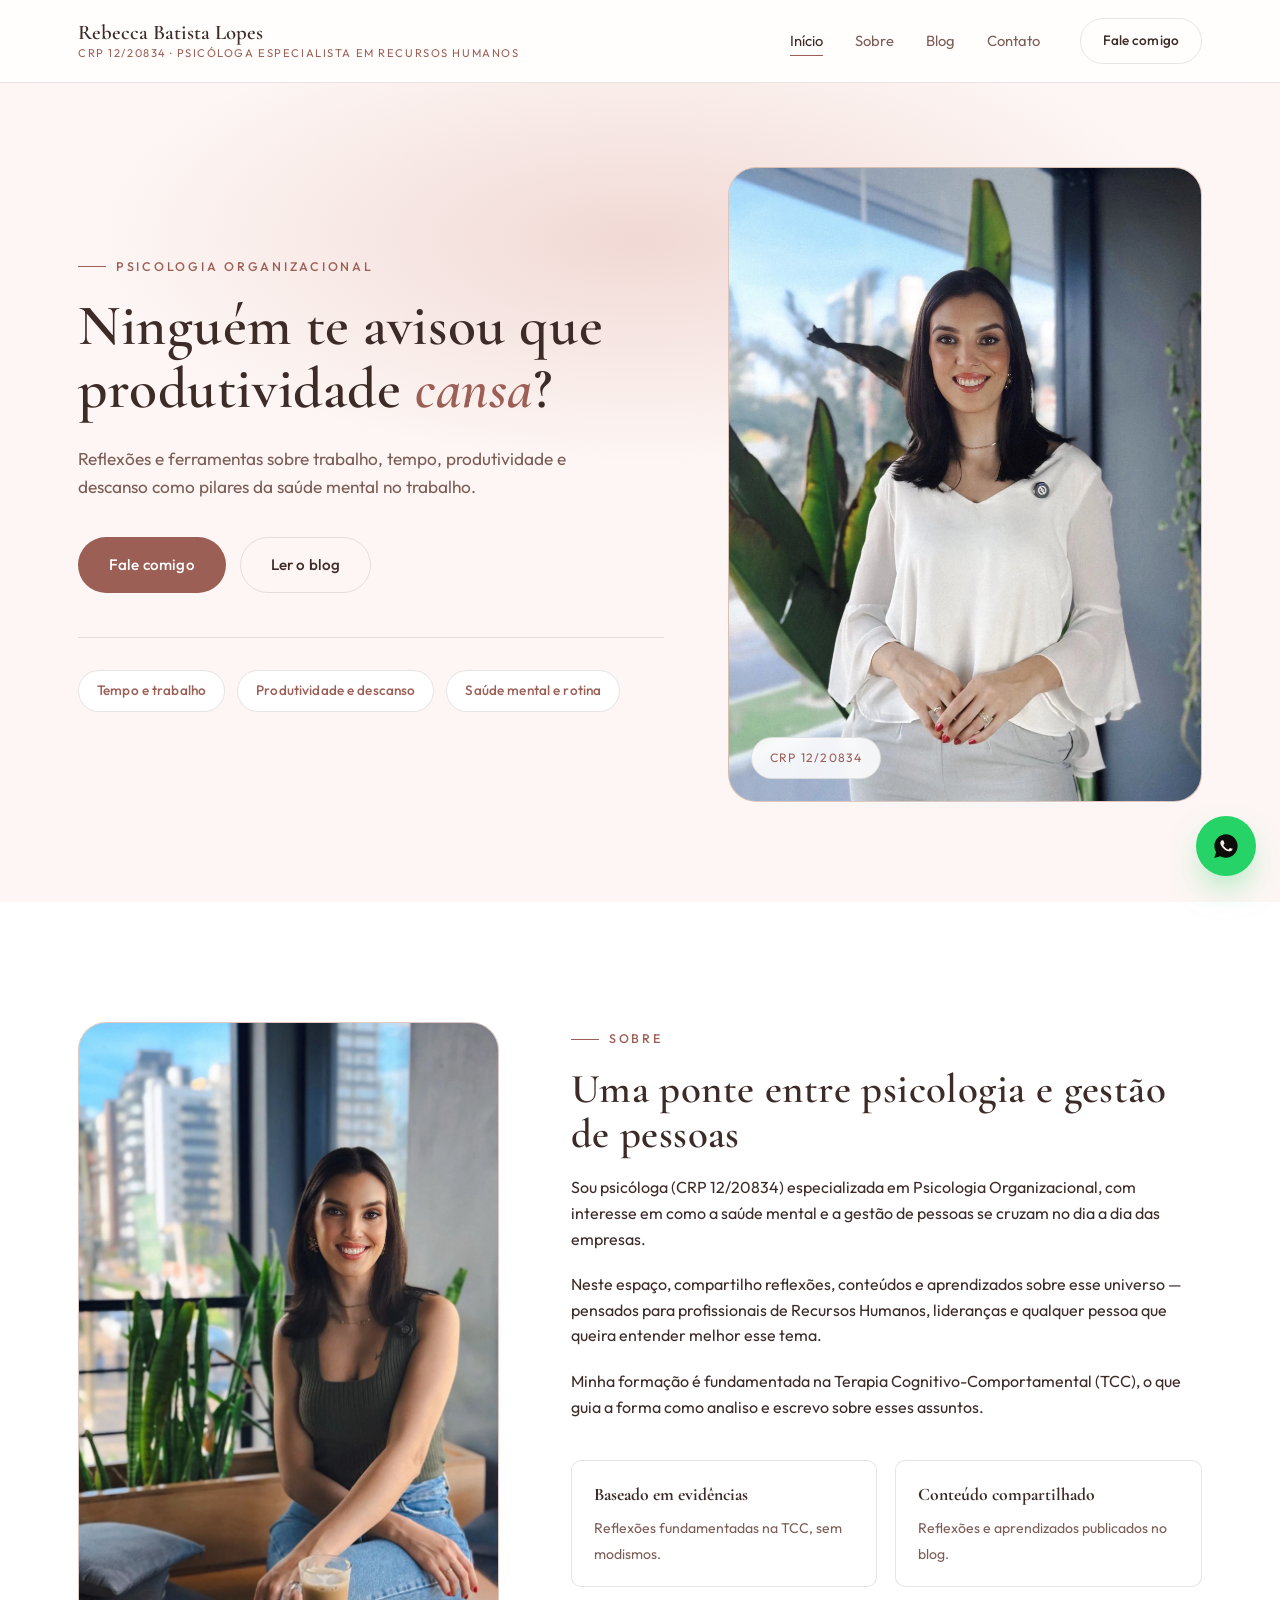
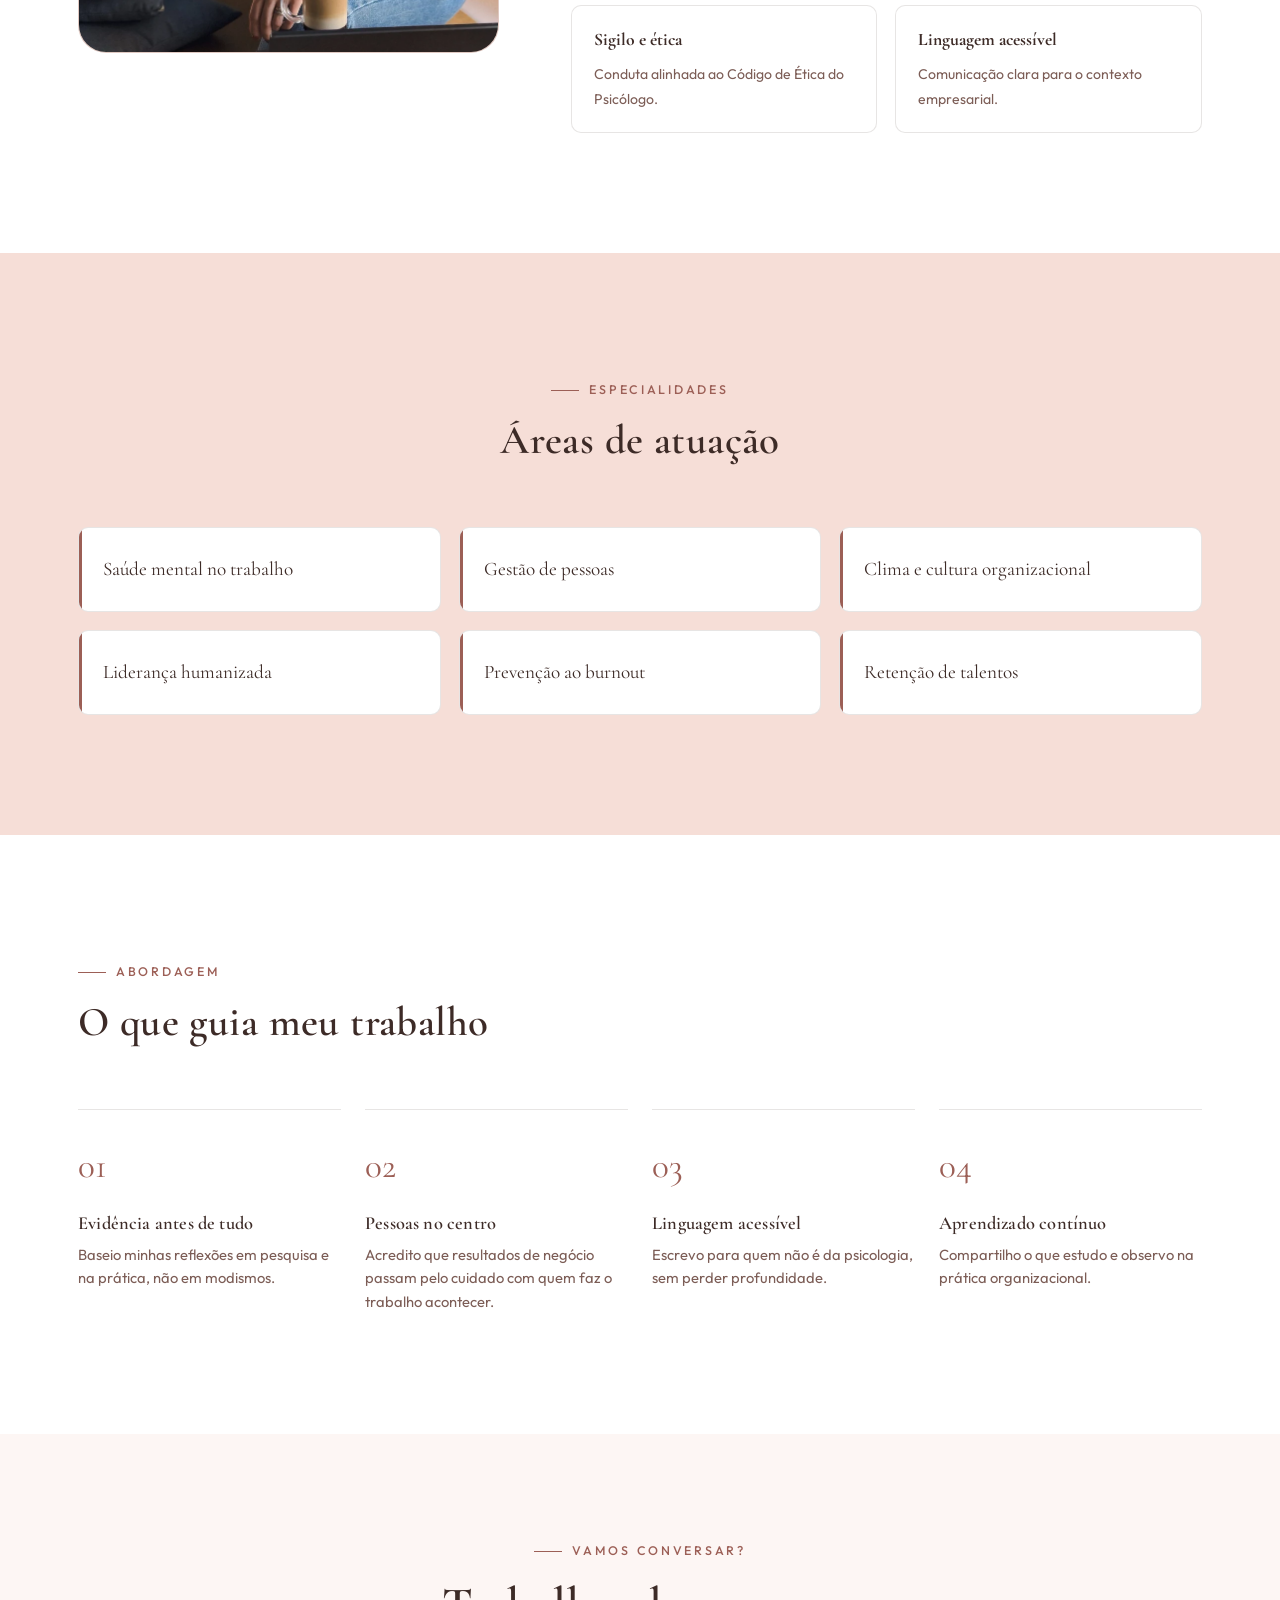
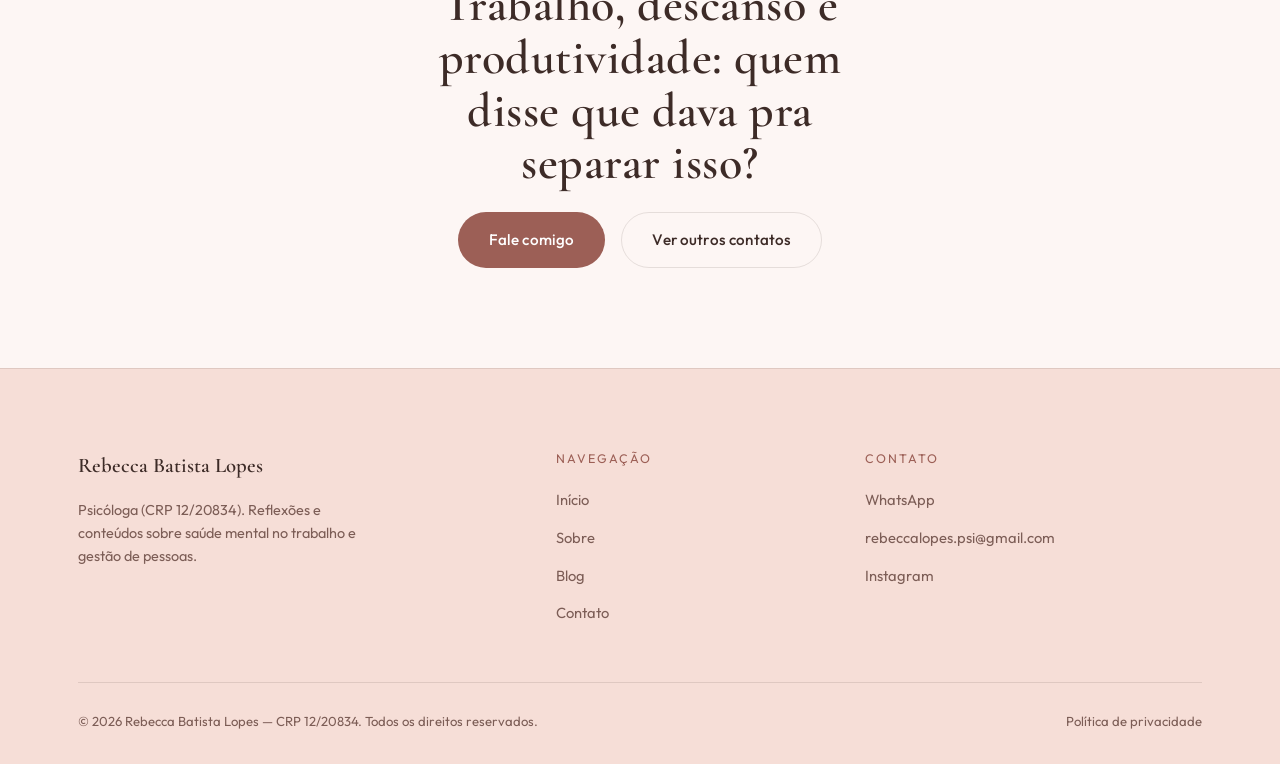
==== commit cc989638: "Atualiza hero e CTA final da home com nova copy da Rebecca - Novo título: 'Ninguém te avisou que pro" ====
--- a/index.html
+++ b/index.html
@@ -62,24 +62,21 @@
     <div class="container hero__inner">
       <div class="hero__content">
         <div class="eyebrow">Psicologia Organizacional</div>
-        <h1 class="hero__title">Saúde mental e gestão de pessoas <em>no centro do trabalho</em></h1>
-        <p class="hero__sub">Sou Rebecca Batista Lopes, psicóloga. Aqui compartilho reflexões e conteúdos sobre saúde mental no trabalho e gestão de pessoas para profissionais de RH e liderança.</p>
+        <h1 class="hero__title">Ninguém te avisou que produtividade <em>cansa</em>?</h1>
+        <p class="hero__sub">Reflexões e ferramentas sobre trabalho, tempo, produtividade e descanso como pilares da saúde mental no trabalho.</p>
         <div class="hero__actions">
           <a class="btn" href="https://api.whatsapp.com/send/?phone=5551981331722&text=Ol%C3%A1+Rebecca%2C+vim+pelo+site+e+gostaria+de+entrar+em+contato.&type=phone_number&app_absent=0" target="_blank" rel="noopener">Fale comigo</a>
           <a class="btn btn--ghost" href="blog.html">Ler o blog</a>
         </div>
         <div class="hero__meta">
           <div class="hero__meta-item">
-            <strong>TCC</strong>
-            <span>Abordagem</span>
+            <strong>Tempo e trabalho</strong>
           </div>
           <div class="hero__meta-item">
-            <strong>RH</strong>
-            <span>Área de atuação</span>
+            <strong>Produtividade e descanso</strong>
           </div>
           <div class="hero__meta-item">
-            <strong>Blog</strong>
-            <span>Conteúdo sobre gestão de pessoas</span>
+            <strong>Saúde mental e rotina</strong>
           </div>
         </div>
       </div>
@@ -176,7 +173,7 @@
   <section class="section cta-final">
     <div class="container">
       <div class="eyebrow" style="justify-content:center;">Vamos conversar?</div>
-      <h2 class="cta-final__title" style="margin-inline:auto;">Tem uma pergunta ou uma sugestão de tema pro blog?</h2>
+      <h2 class="cta-final__title" style="margin-inline:auto;">Trabalho, descanso e produtividade: quem disse que dava pra separar isso?</h2>
       <div class="cta-final__actions">
         <a class="btn" href="https://api.whatsapp.com/send/?phone=5551981331722&text=Ol%C3%A1+Rebecca%2C+vim+pelo+site+e+gostaria+de+entrar+em+contato.&type=phone_number&app_absent=0" target="_blank" rel="noopener">Fale comigo</a>
         <a class="btn btn--ghost" href="contato.html">Ver outros contatos</a>
--- a/css/style.css
+++ b/css/style.css
@@ -331,17 +331,24 @@
 .hero__meta {
   display: flex;
   flex-wrap: wrap;
-  gap: 36px;
+  gap: 12px;
   padding-top: 32px;
   border-top: 1px solid var(--color-line);
   width: 100%;
 }
 
 .hero__meta-item strong {
-  display: block;
-  font-family: var(--font-display);
-  font-size: 1.6rem;
-  color: var(--color-ink);
+  display: inline-flex;
+  align-items: center;
+  font-family: var(--font-body);
+  font-weight: 500;
+  font-size: 0.85rem;
+  letter-spacing: 0.01em;
+  color: var(--color-rose-deep);
+  background: var(--color-white);
+  border: 1px solid var(--color-line);
+  border-radius: 999px;
+  padding: 9px 18px;
 }
 
 .hero__meta-item span {
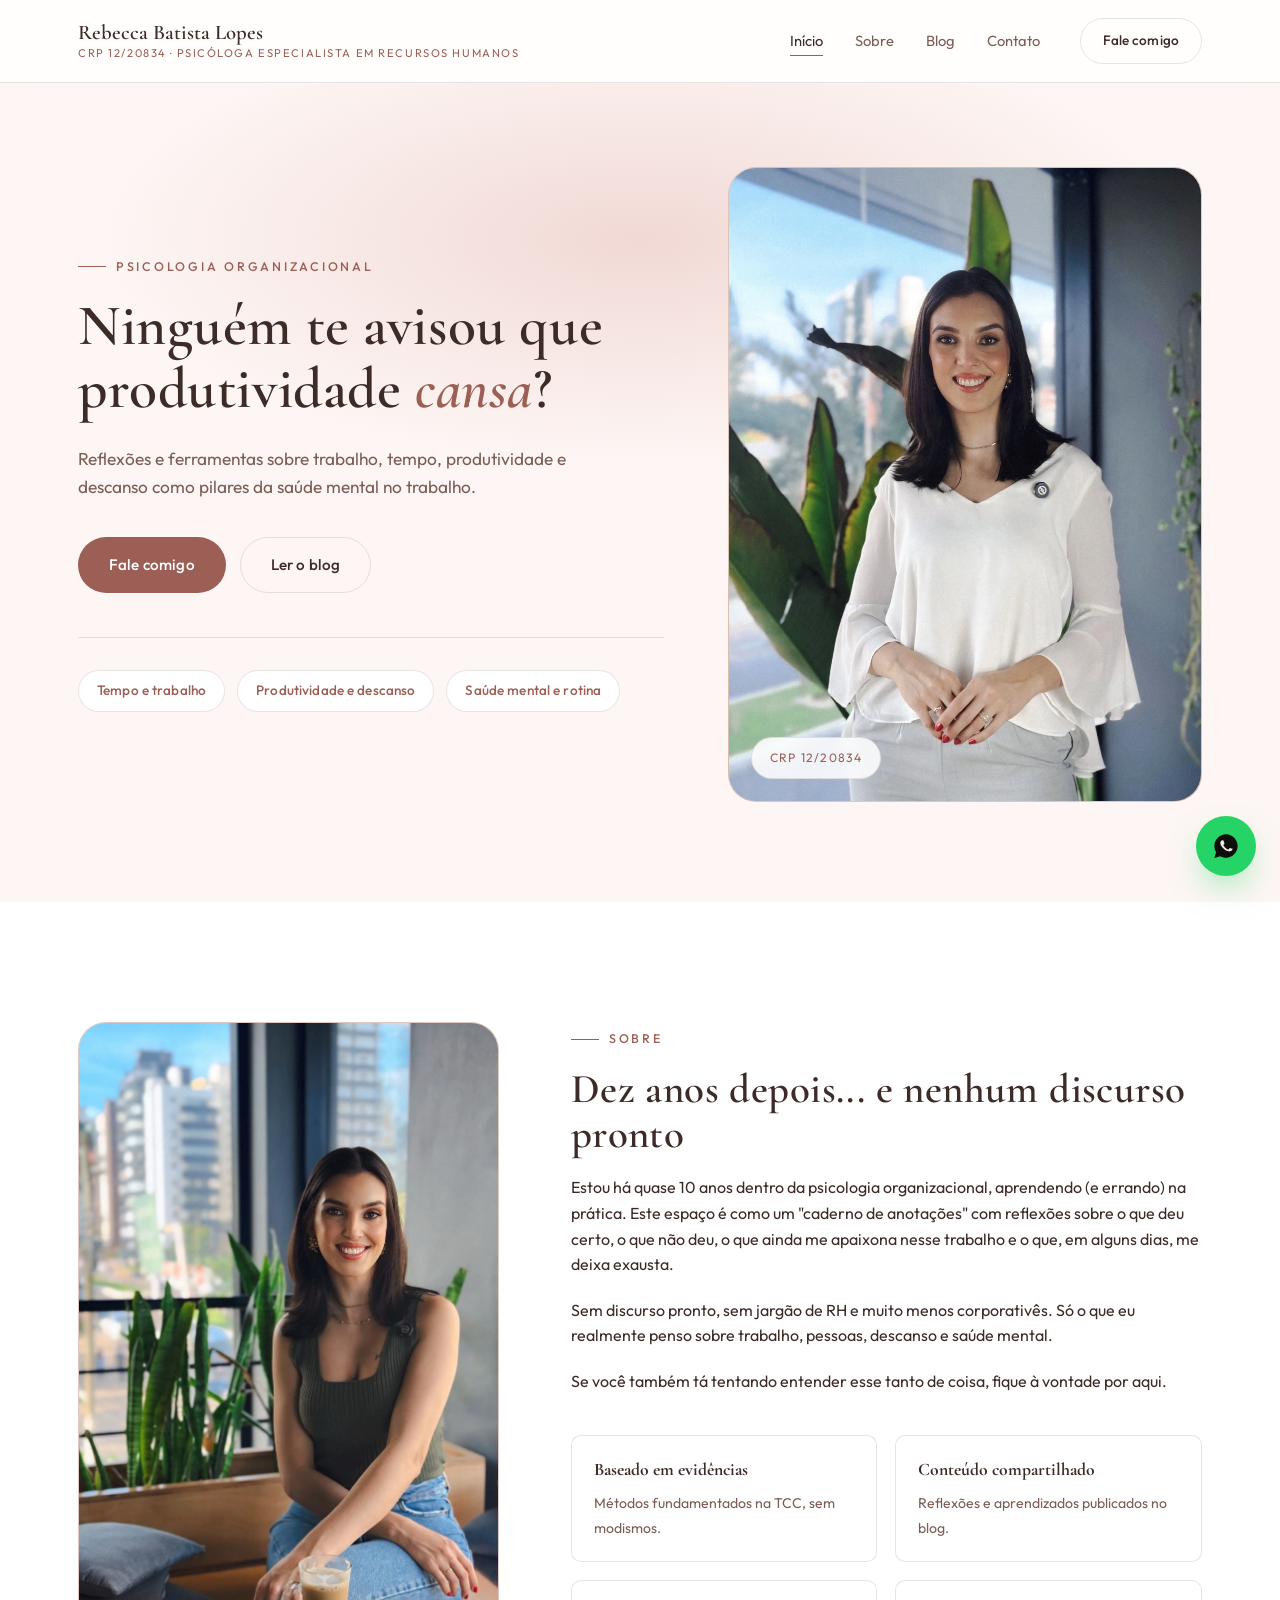
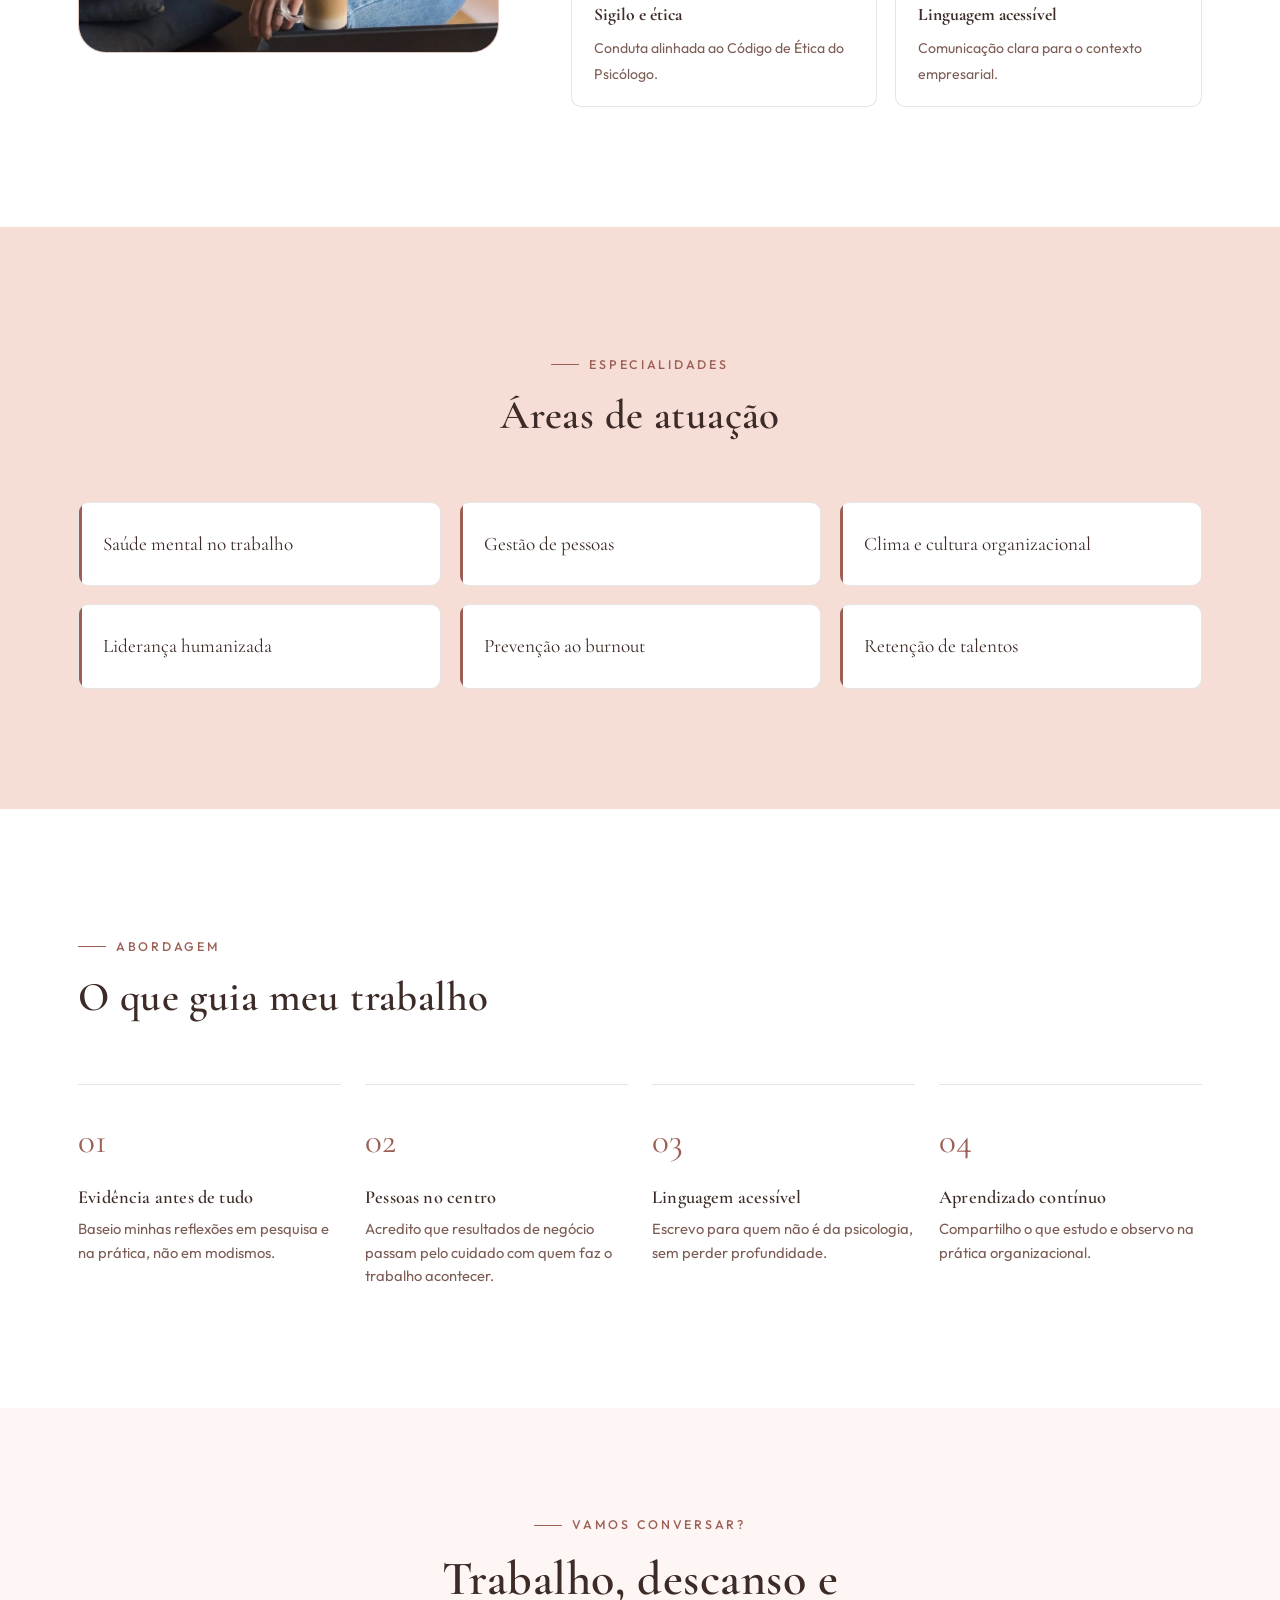
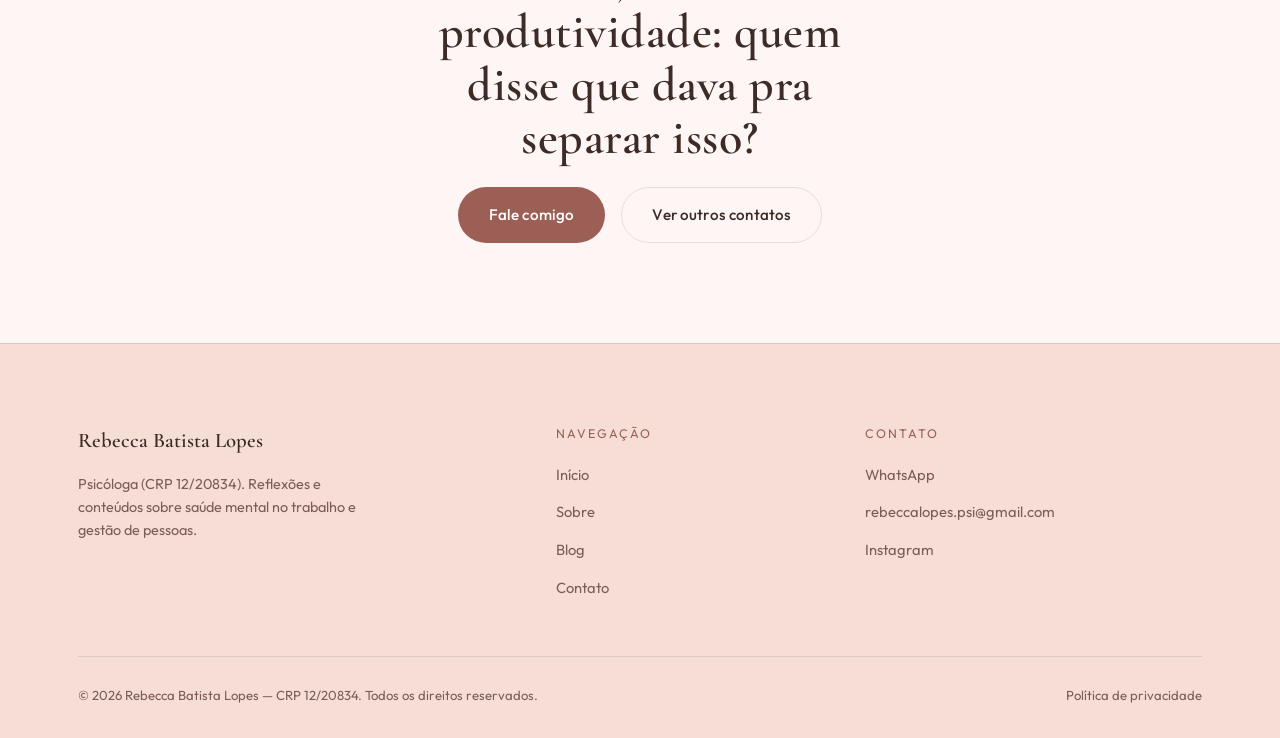
==== commit b00f595e: "Sincroniza texto da secao Sobre da home com a pagina Sobre Co-Authored-By: Claude Sonnet 5 <noreply@" ====
--- a/index.html
+++ b/index.html
@@ -95,16 +95,16 @@
       </div>
       <div data-reveal>
         <div class="eyebrow">Sobre</div>
-        <h2 class="section__title">Uma ponte entre psicologia e gestão de pessoas</h2>
+        <h2 class="section__title">Dez anos depois... e nenhum discurso pronto</h2>
         <div class="about__body">
-          <p>Sou psicóloga (CRP 12/20834) especializada em Psicologia Organizacional, com interesse em como a saúde mental e a gestão de pessoas se cruzam no dia a dia das empresas.</p>
-          <p>Neste espaço, compartilho reflexões, conteúdos e aprendizados sobre esse universo — pensados para profissionais de Recursos Humanos, lideranças e qualquer pessoa que queira entender melhor esse tema.</p>
-          <p>Minha formação é fundamentada na Terapia Cognitivo-Comportamental (TCC), o que guia a forma como analiso e escrevo sobre esses assuntos.</p>
+          <p>Estou há quase 10 anos dentro da psicologia organizacional, aprendendo (e errando) na prática. Este espaço é como um "caderno de anotações" com reflexões sobre o que deu certo, o que não deu, o que ainda me apaixona nesse trabalho e o que, em alguns dias, me deixa exausta.</p>
+          <p>Sem discurso pronto, sem jargão de RH e muito menos corporativês. Só o que eu realmente penso sobre trabalho, pessoas, descanso e saúde mental.</p>
+          <p>Se você também tá tentando entender esse tanto de coisa, fique à vontade por aqui.</p>
         </div>
         <div class="about__values">
           <div class="value-card">
             <strong>Baseado em evidências</strong>
-            <span>Reflexões fundamentadas na TCC, sem modismos.</span>
+            <span>Métodos fundamentados na TCC, sem modismos.</span>
           </div>
           <div class="value-card">
             <strong>Conteúdo compartilhado</strong>
--- a/css/style.css
+++ b/css/style.css
@@ -760,7 +760,33 @@
 }
 
 @media (max-width: 960px) {
-  .nav__list { display: none; }
+  .nav__list {
+    display: none;
+    position: absolute;
+    top: calc(100% + 10px);
+    right: 28px;
+    flex-direction: column;
+    align-items: flex-start;
+    gap: 2px;
+    background: var(--color-white);
+    border: 1px solid var(--color-line);
+    border-radius: var(--radius-md);
+    padding: 10px;
+    min-width: 190px;
+    box-shadow: 0 24px 48px -16px rgba(61, 43, 39, 0.22);
+    z-index: 50;
+  }
+  .header.is-open .nav__list { display: flex; }
+  .nav__list a {
+    width: 100%;
+    padding: 10px 12px;
+    border-radius: var(--radius-sm);
+  }
+  .nav__list a:hover,
+  .nav__list a[aria-current="page"] {
+    background: var(--color-blush);
+  }
+  .nav__list a[aria-current="page"]::after { display: none; }
   .header__inner .btn--ghost { display: none; }
   .nav__toggle { display: flex; }
 
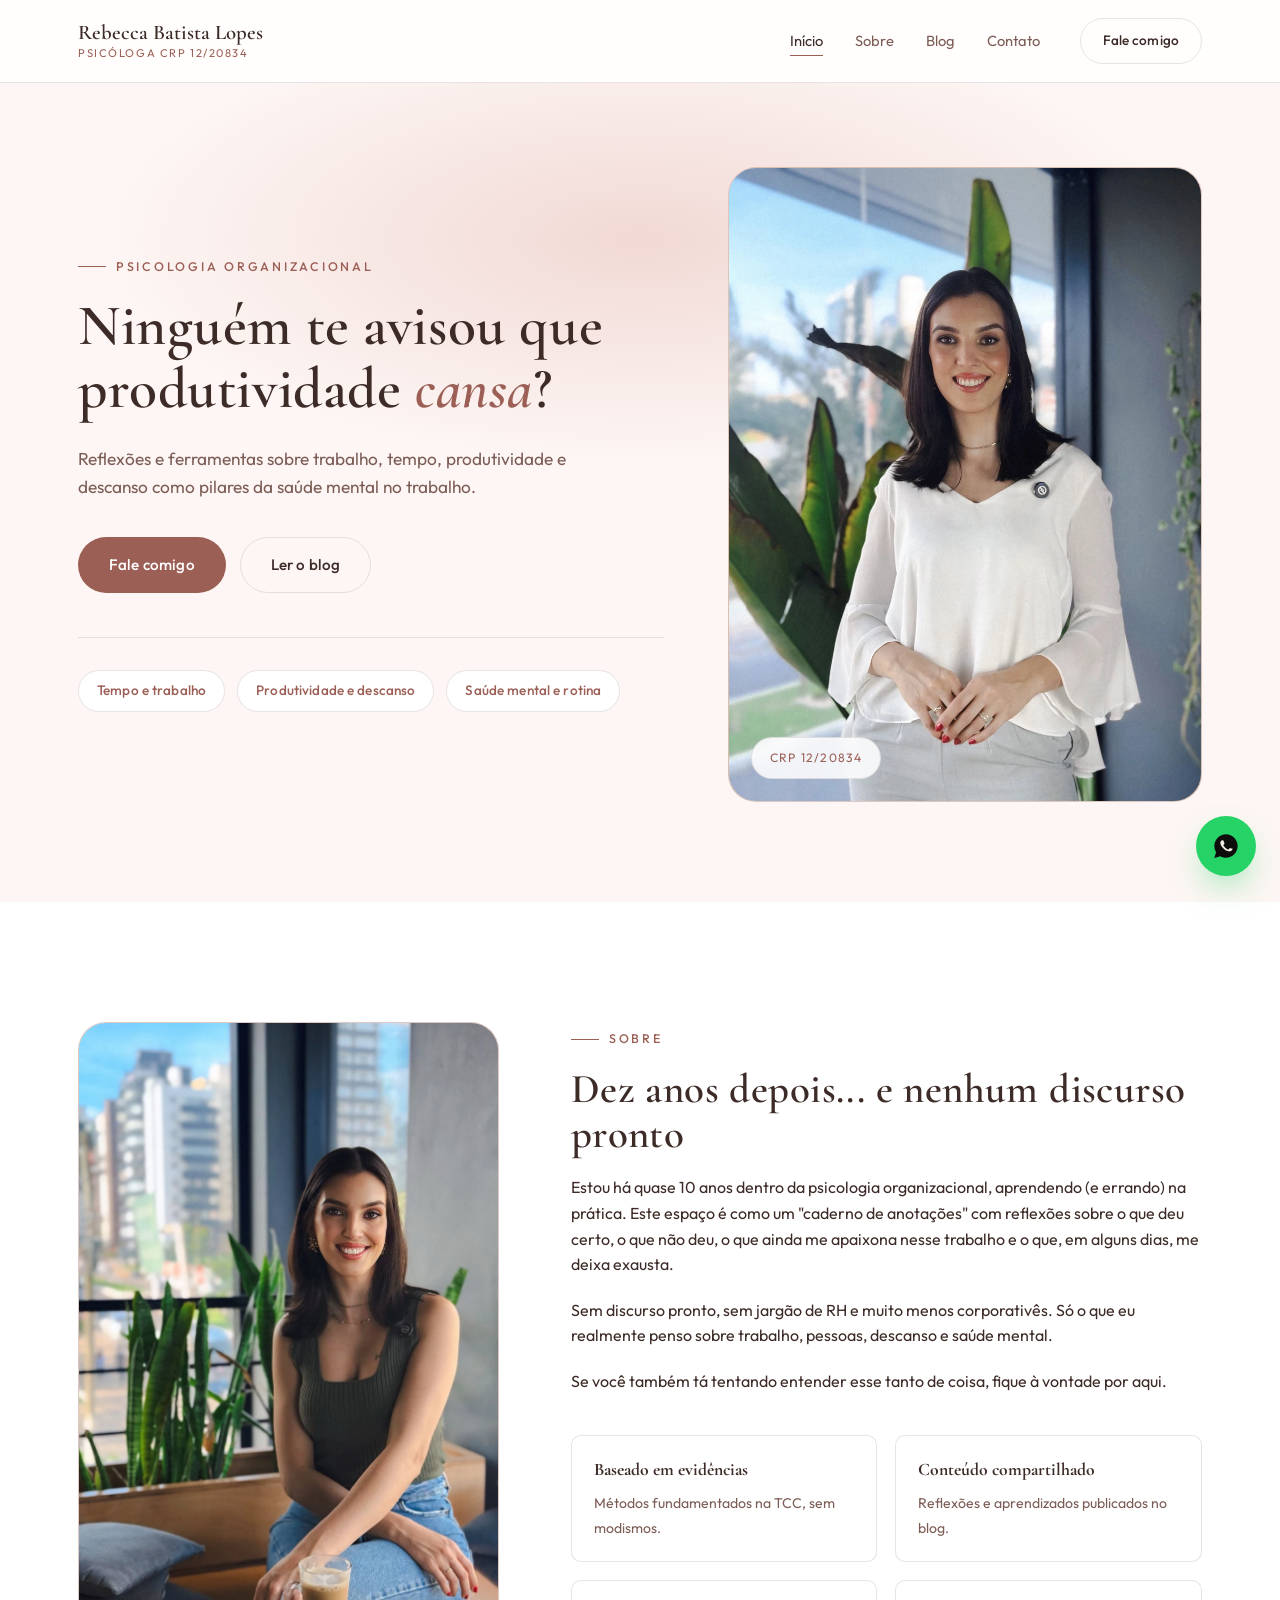
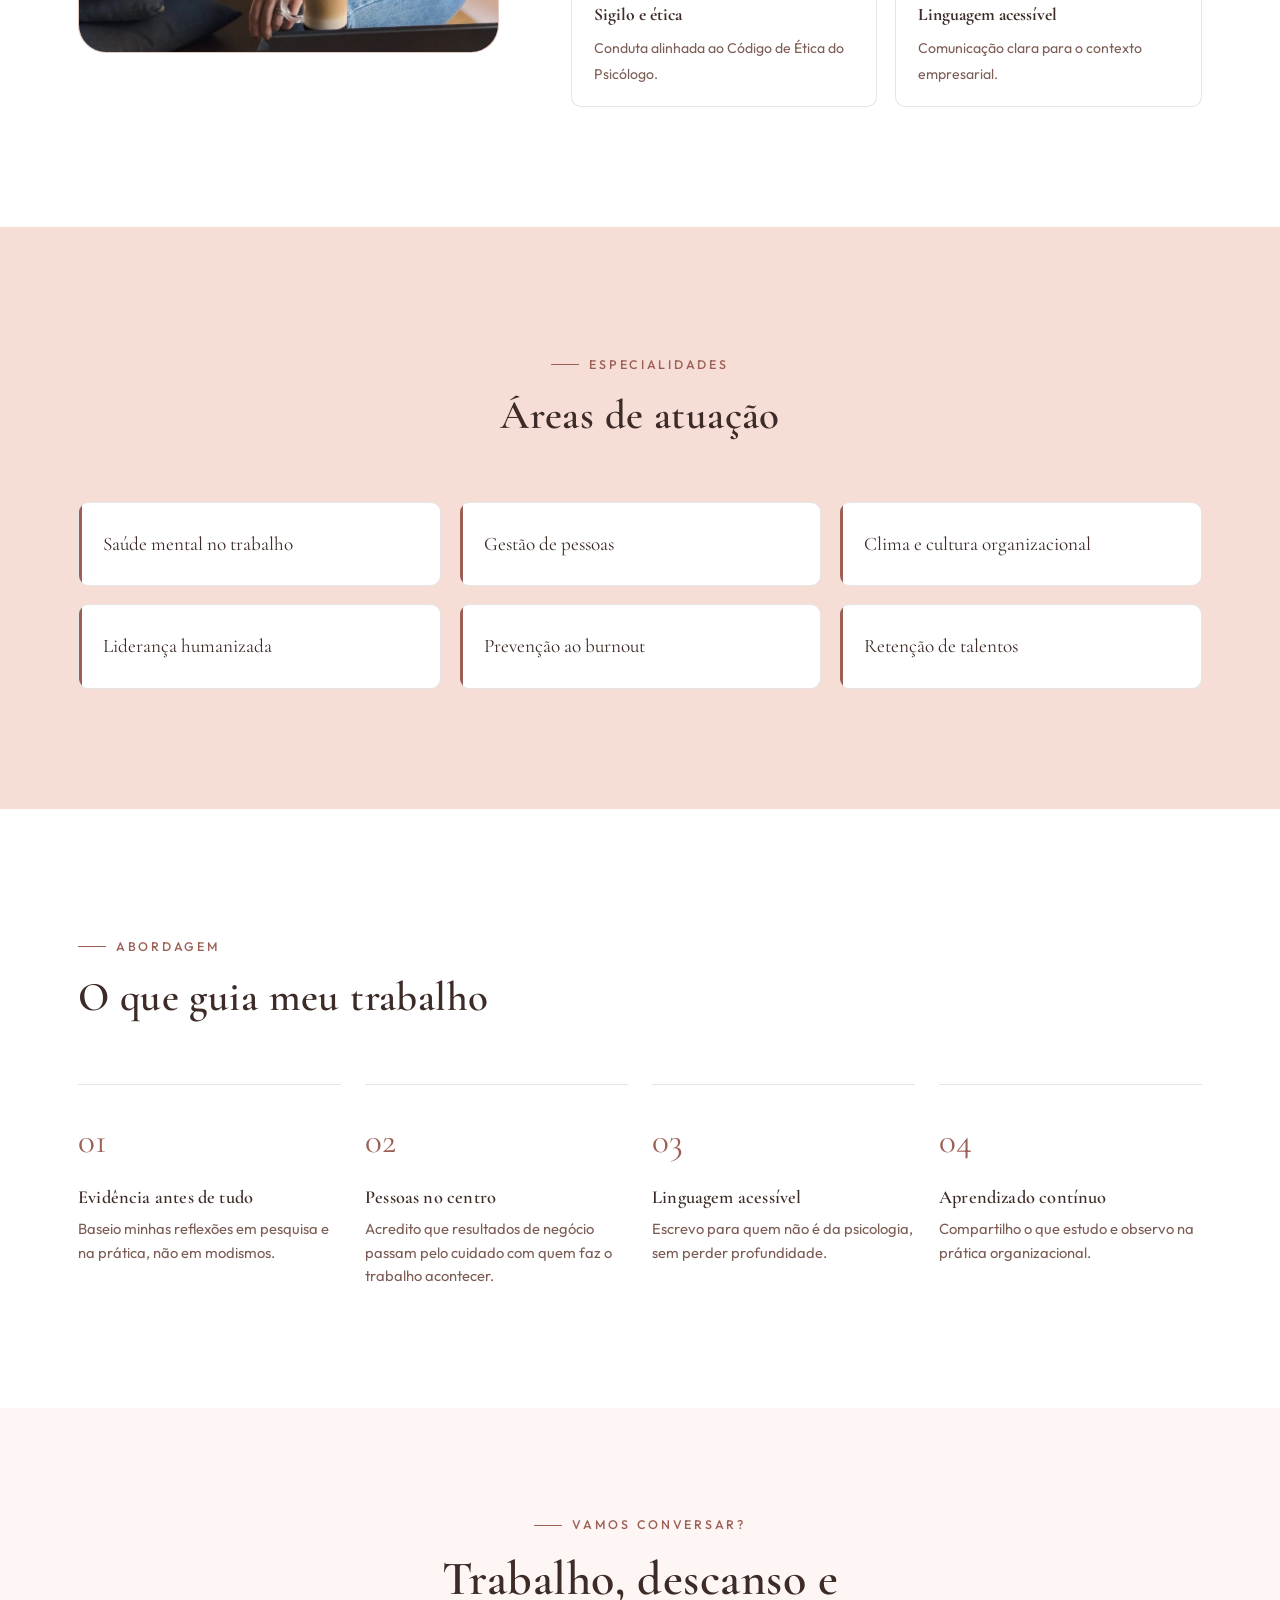
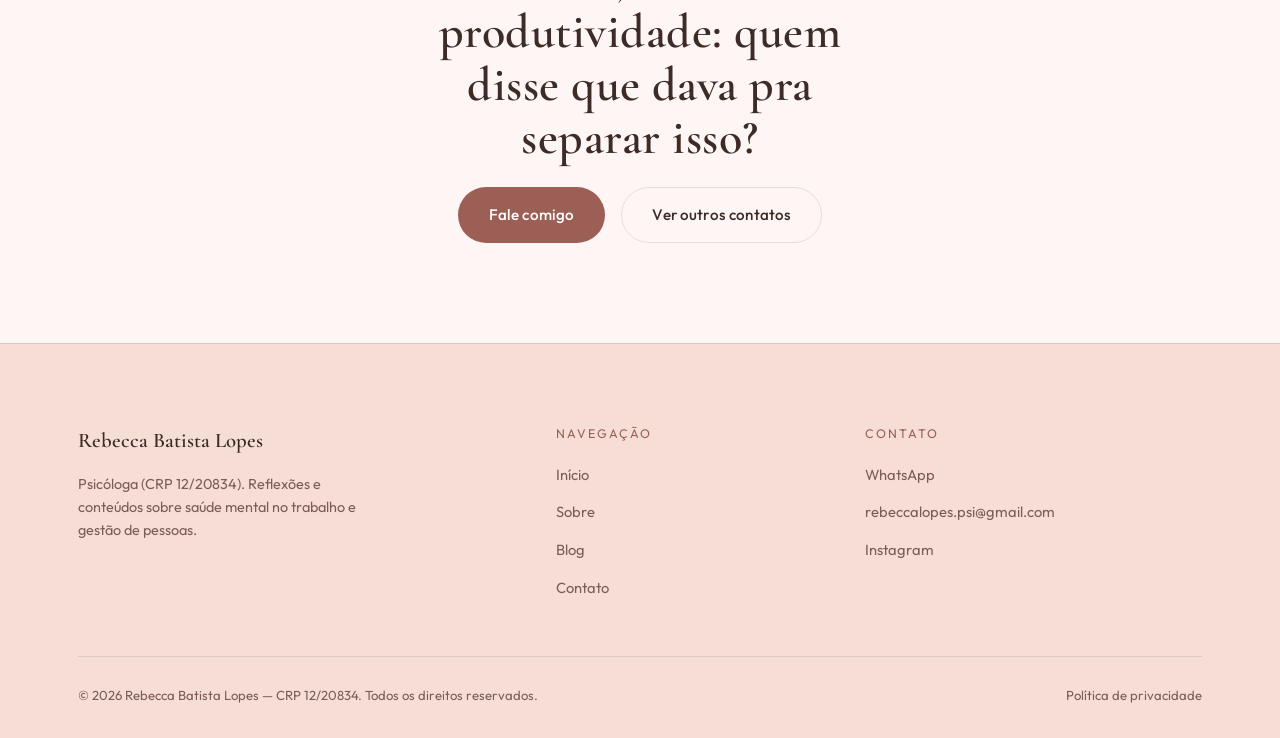
==== commit d90c1723: "Simplifica linha do CRP no cabecalho para 'Psicologa CRP 12/20834' Co-Authored-By: Claude Sonnet 5 <" ====
--- a/index.html
+++ b/index.html
@@ -38,16 +38,16 @@
 
 <header class="header">
   <div class="container header__inner">
-    <a href="index.html" class="brand">
+    <a href="/" class="brand">
       <span class="brand__name">Rebecca Batista Lopes</span>
-      <span class="brand__crp">CRP 12/20834 · Psicóloga especialista em Recursos Humanos</span>
+      <span class="brand__crp">Psicóloga CRP 12/20834</span>
     </a>
     <nav class="nav">
       <ul class="nav__list">
-        <li><a href="index.html" aria-current="page">Início</a></li>
-        <li><a href="sobre.html">Sobre</a></li>
-        <li><a href="blog.html">Blog</a></li>
-        <li><a href="contato.html">Contato</a></li>
+        <li><a href="/" aria-current="page">Início</a></li>
+        <li><a href="sobre">Sobre</a></li>
+        <li><a href="blog">Blog</a></li>
+        <li><a href="contato">Contato</a></li>
       </ul>
       <a class="btn btn--ghost btn--sm" href="https://api.whatsapp.com/send/?phone=5551981331722&text=Ol%C3%A1+Rebecca%2C+vim+pelo+site+e+gostaria+de+entrar+em+contato.&type=phone_number&app_absent=0" target="_blank" rel="noopener">Fale comigo</a>
       <button class="nav__toggle" aria-label="Abrir menu" aria-expanded="false"><span></span></button>
@@ -66,7 +66,7 @@
         <p class="hero__sub">Reflexões e ferramentas sobre trabalho, tempo, produtividade e descanso como pilares da saúde mental no trabalho.</p>
         <div class="hero__actions">
           <a class="btn" href="https://api.whatsapp.com/send/?phone=5551981331722&text=Ol%C3%A1+Rebecca%2C+vim+pelo+site+e+gostaria+de+entrar+em+contato.&type=phone_number&app_absent=0" target="_blank" rel="noopener">Fale comigo</a>
-          <a class="btn btn--ghost" href="blog.html">Ler o blog</a>
+          <a class="btn btn--ghost" href="blog">Ler o blog</a>
         </div>
         <div class="hero__meta">
           <div class="hero__meta-item">
@@ -176,7 +176,7 @@
       <h2 class="cta-final__title" style="margin-inline:auto;">Trabalho, descanso e produtividade: quem disse que dava pra separar isso?</h2>
       <div class="cta-final__actions">
         <a class="btn" href="https://api.whatsapp.com/send/?phone=5551981331722&text=Ol%C3%A1+Rebecca%2C+vim+pelo+site+e+gostaria+de+entrar+em+contato.&type=phone_number&app_absent=0" target="_blank" rel="noopener">Fale comigo</a>
-        <a class="btn btn--ghost" href="contato.html">Ver outros contatos</a>
+        <a class="btn btn--ghost" href="contato">Ver outros contatos</a>
       </div>
     </div>
   </section>
@@ -193,10 +193,10 @@
       <div>
         <div class="footer__heading">Navegação</div>
         <ul class="footer__list">
-          <li><a href="index.html">Início</a></li>
-          <li><a href="sobre.html">Sobre</a></li>
-          <li><a href="blog.html">Blog</a></li>
-          <li><a href="contato.html">Contato</a></li>
+          <li><a href="/">Início</a></li>
+          <li><a href="sobre">Sobre</a></li>
+          <li><a href="blog">Blog</a></li>
+          <li><a href="contato">Contato</a></li>
         </ul>
       </div>
       <div>
@@ -210,7 +210,7 @@
     </div>
     <div class="footer__bottom">
       <span>&copy; <span data-year></span> Rebecca Batista Lopes — CRP 12/20834. Todos os direitos reservados.</span>
-      <a href="privacidade.html">Política de privacidade</a>
+      <a href="privacidade">Política de privacidade</a>
     </div>
   </div>
 </footer>
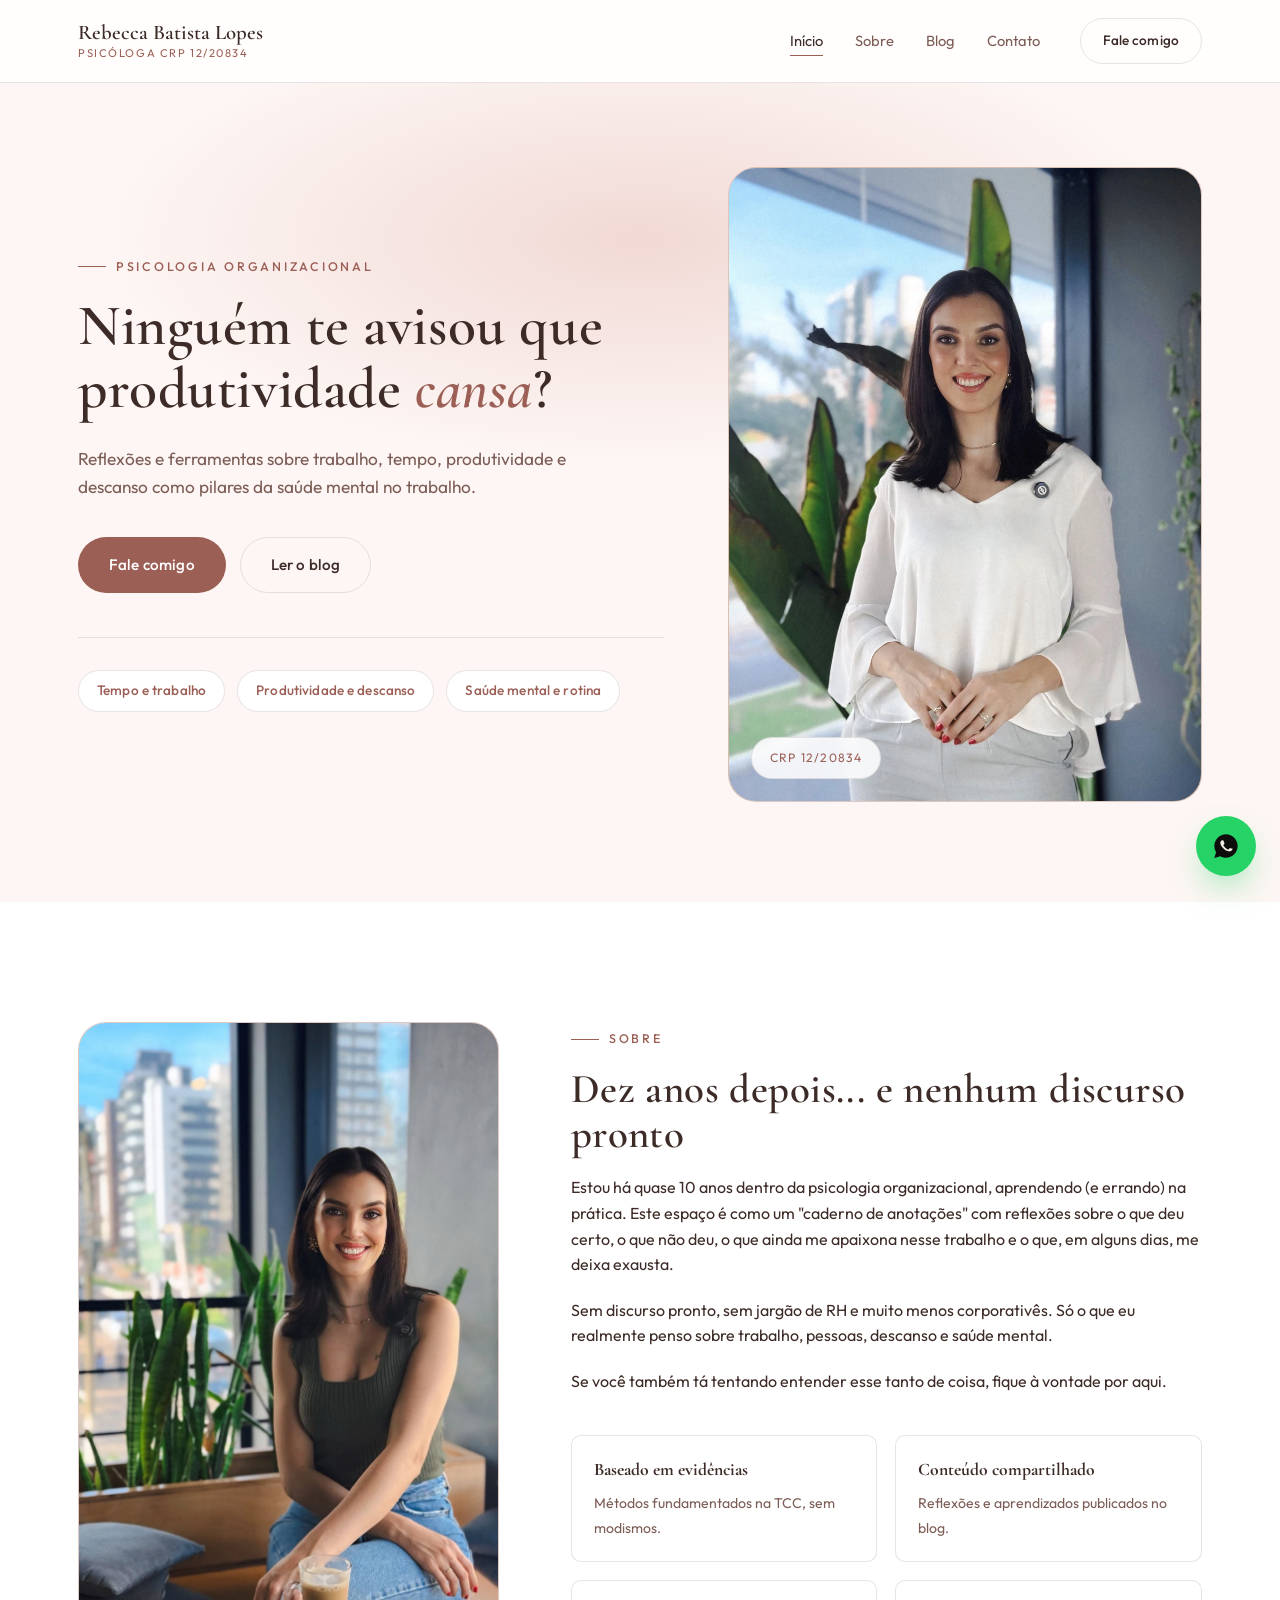
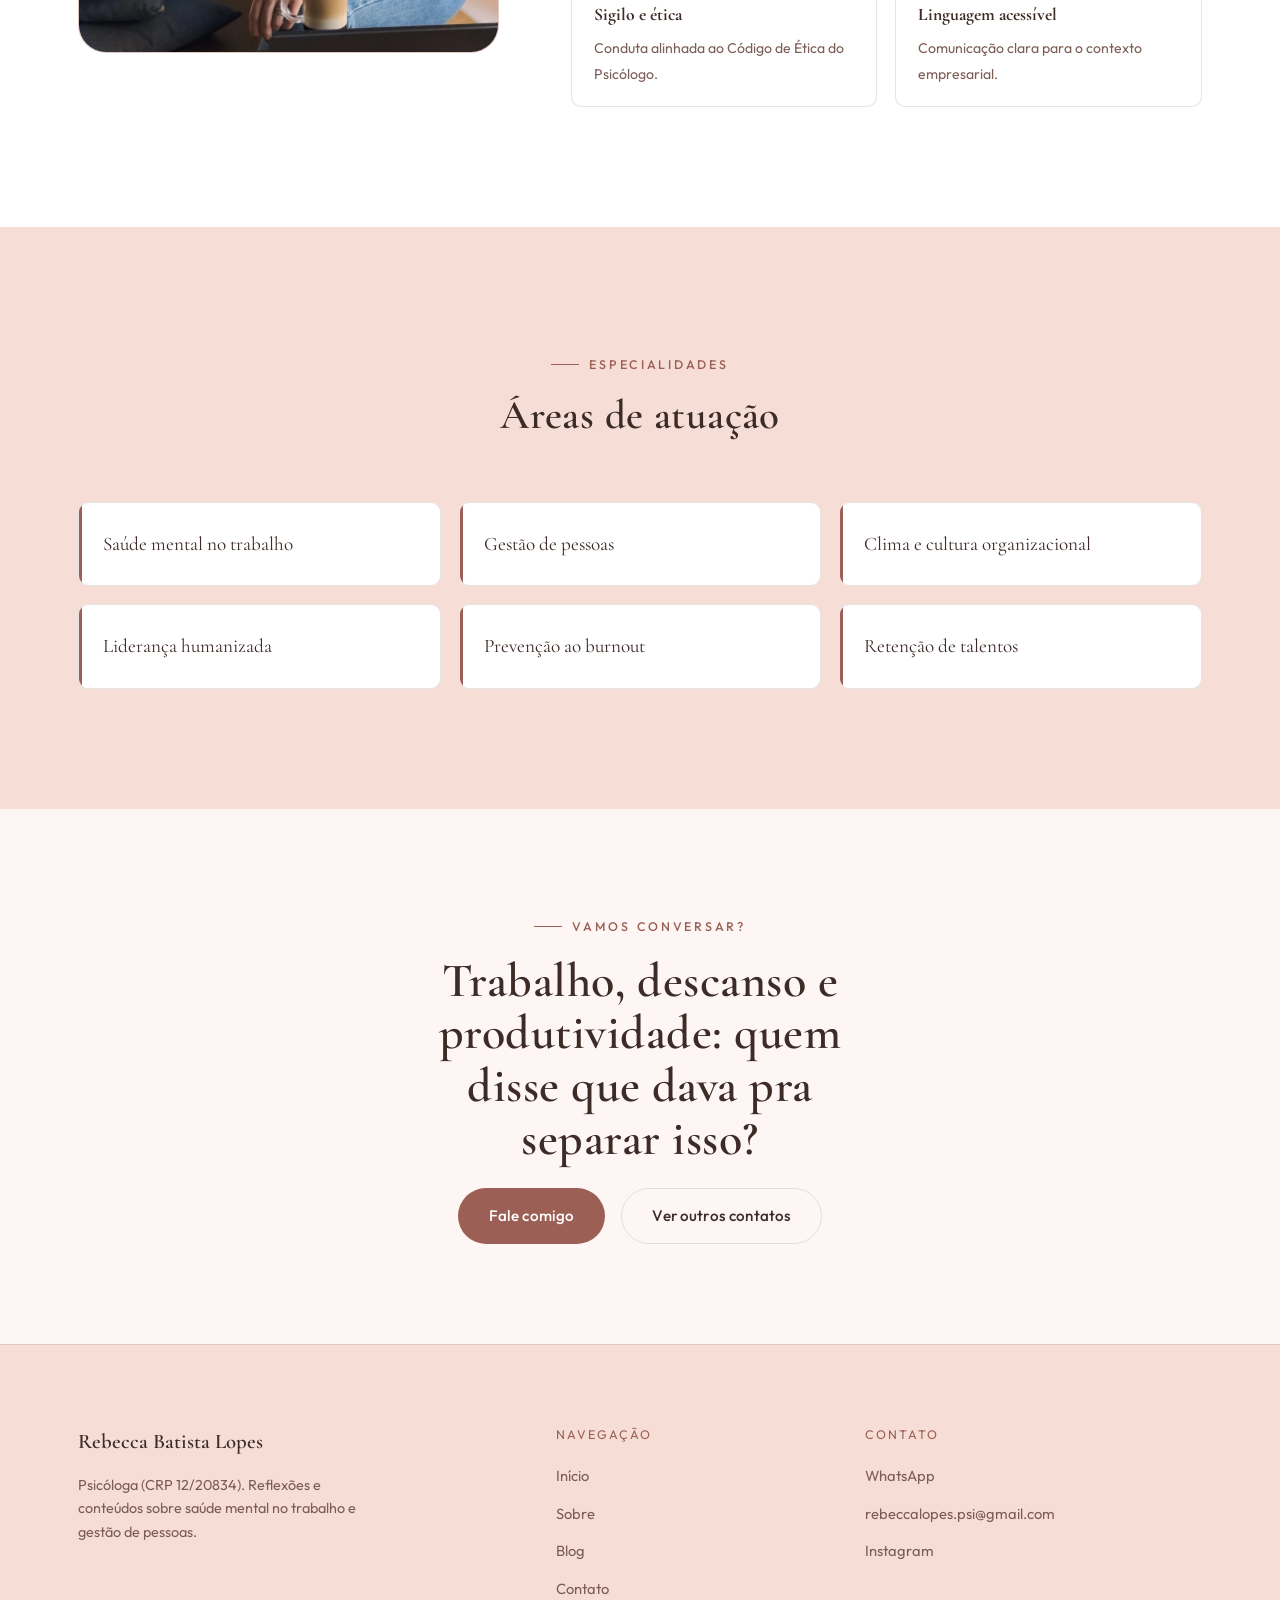
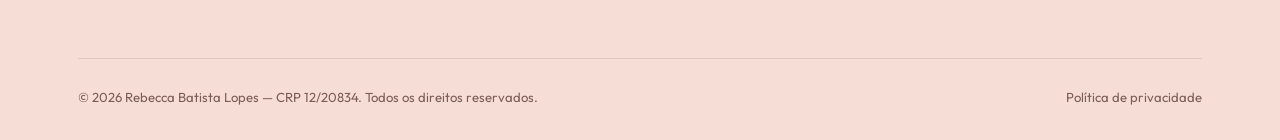
==== commit b6187461: "Remove secao 'Abordagem' da home e limpa CSS nao utilizado (.steps/.step) Co-Authored-By: Claude Son" ====
--- a/index.html
+++ b/index.html
@@ -141,34 +141,6 @@
     </div>
   </section>
 
-  <!-- ABORDAGEM -->
-  <section class="section section--paper">
-    <div class="container">
-      <div class="section__head" data-reveal>
-        <div class="eyebrow">Abordagem</div>
-        <h2 class="section__title">O que guia meu trabalho</h2>
-      </div>
-      <div class="steps">
-        <div class="step" data-reveal>
-          <h3>Evidência antes de tudo</h3>
-          <p>Baseio minhas reflexões em pesquisa e na prática, não em modismos.</p>
-        </div>
-        <div class="step" data-reveal>
-          <h3>Pessoas no centro</h3>
-          <p>Acredito que resultados de negócio passam pelo cuidado com quem faz o trabalho acontecer.</p>
-        </div>
-        <div class="step" data-reveal>
-          <h3>Linguagem acessível</h3>
-          <p>Escrevo para quem não é da psicologia, sem perder profundidade.</p>
-        </div>
-        <div class="step" data-reveal>
-          <h3>Aprendizado contínuo</h3>
-          <p>Compartilho o que estudo e observo na prática organizacional.</p>
-        </div>
-      </div>
-    </div>
-  </section>
-
   <!-- CTA FINAL -->
   <section class="section cta-final">
     <div class="container">
--- a/css/style.css
+++ b/css/style.css
@@ -530,42 +530,6 @@
   background: var(--color-rose-deep);
 }
 
-/* ---------- Como funciona ---------- */
-
-.steps {
-  display: grid;
-  grid-template-columns: repeat(4, 1fr);
-  gap: 24px;
-  counter-reset: step;
-}
-
-.step {
-  position: relative;
-  padding-top: 28px;
-  border-top: 1px solid var(--color-line);
-}
-
-.step::before {
-  counter-increment: step;
-  content: "0" counter(step);
-  font-family: var(--font-display);
-  font-size: 2.2rem;
-  color: var(--color-rose-deep);
-  display: block;
-  margin-bottom: 18px;
-}
-
-.step h3 {
-  font-size: 1.15rem;
-  margin-bottom: 10px;
-  color: var(--color-ink);
-}
-
-.step p {
-  font-size: 0.92rem;
-  color: var(--color-ink-soft);
-}
-
 /* ---------- CTA final ---------- */
 
 .cta-final {
@@ -755,7 +719,6 @@
 @media (max-width: 1080px) {
   .grid--3 { grid-template-columns: repeat(2, 1fr); }
   .chip-grid { grid-template-columns: repeat(2, 1fr); }
-  .steps { grid-template-columns: repeat(2, 1fr); }
   .footer__grid { grid-template-columns: 1fr 1fr; row-gap: 40px; }
 }
 
@@ -819,7 +782,7 @@
 
 @media (max-width: 640px) {
   .section { padding: 84px 0; }
-  .grid--3, .grid--2, .chip-grid, .steps { grid-template-columns: 1fr; }
+  .grid--3, .grid--2, .chip-grid { grid-template-columns: 1fr; }
   .footer__grid { grid-template-columns: 1fr; }
   .hero { padding: 64px 0 72px; }
   .cta-final { padding: 72px 0; }
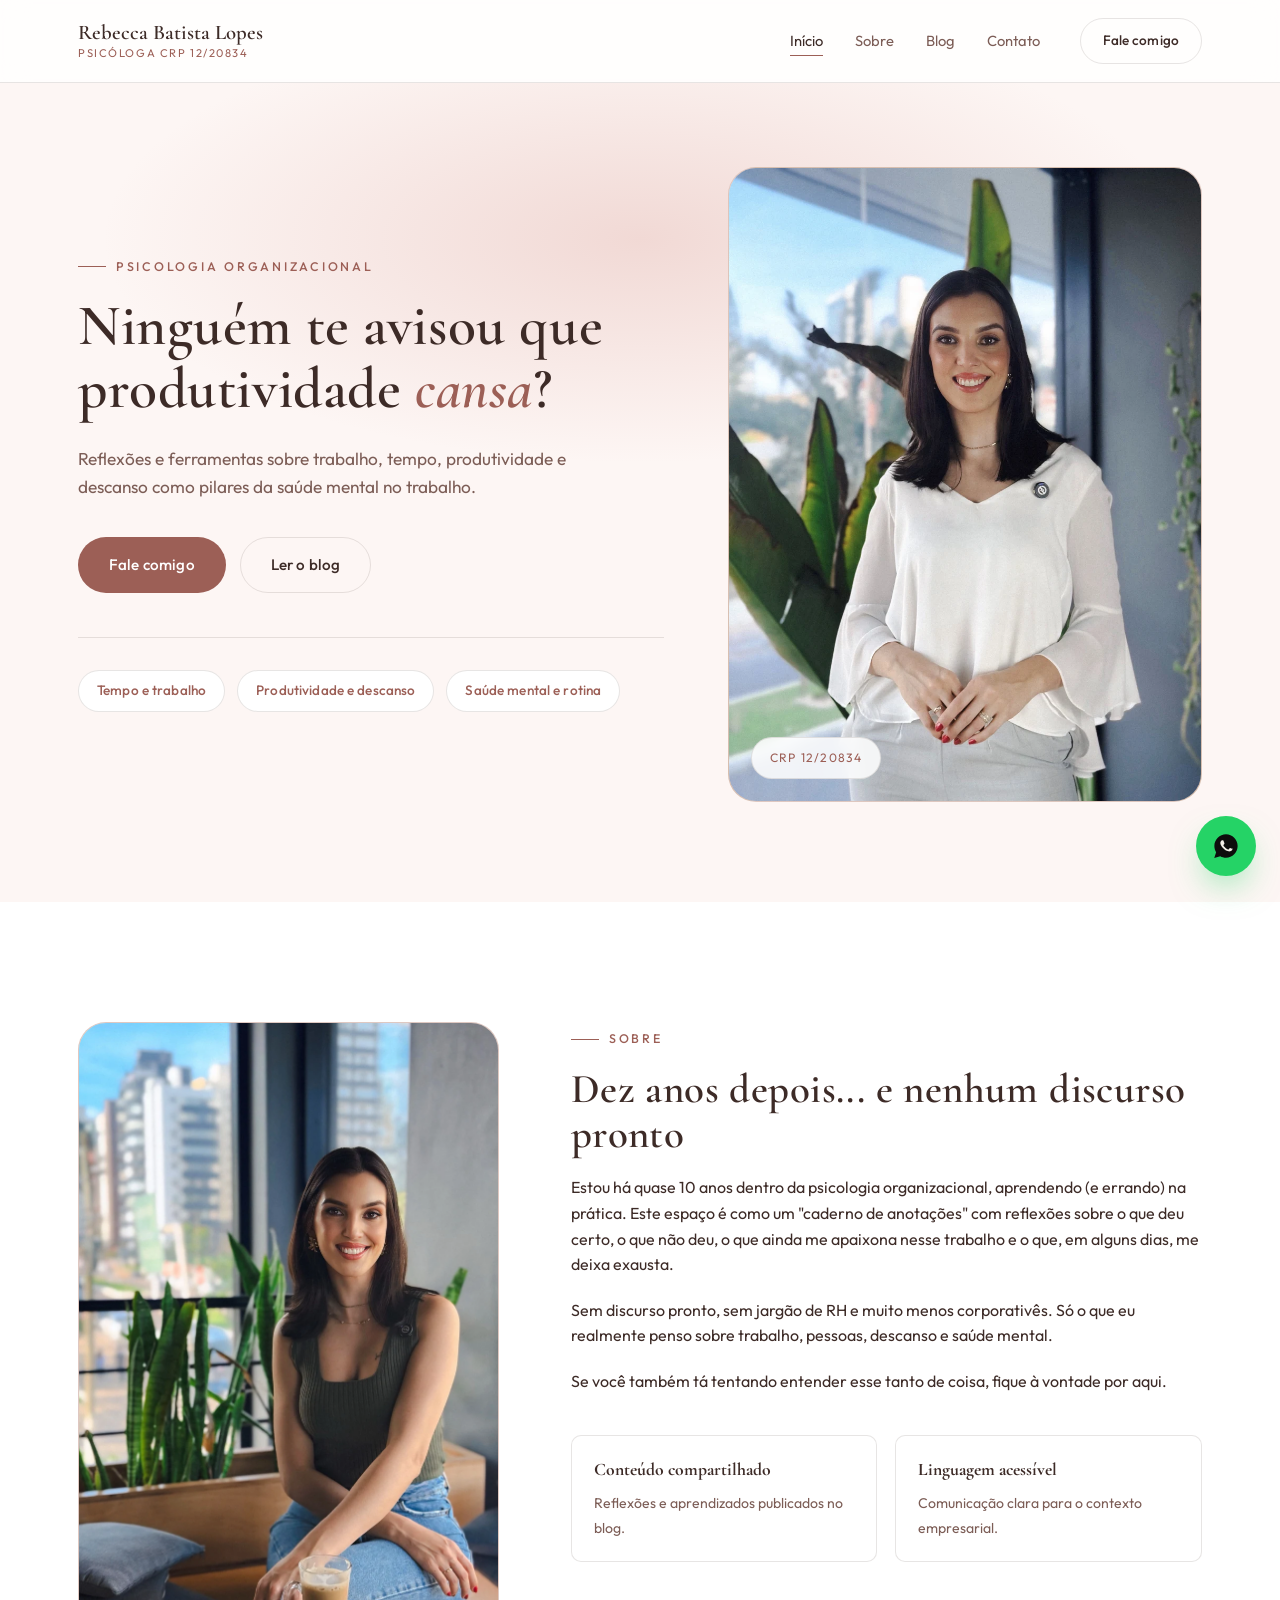
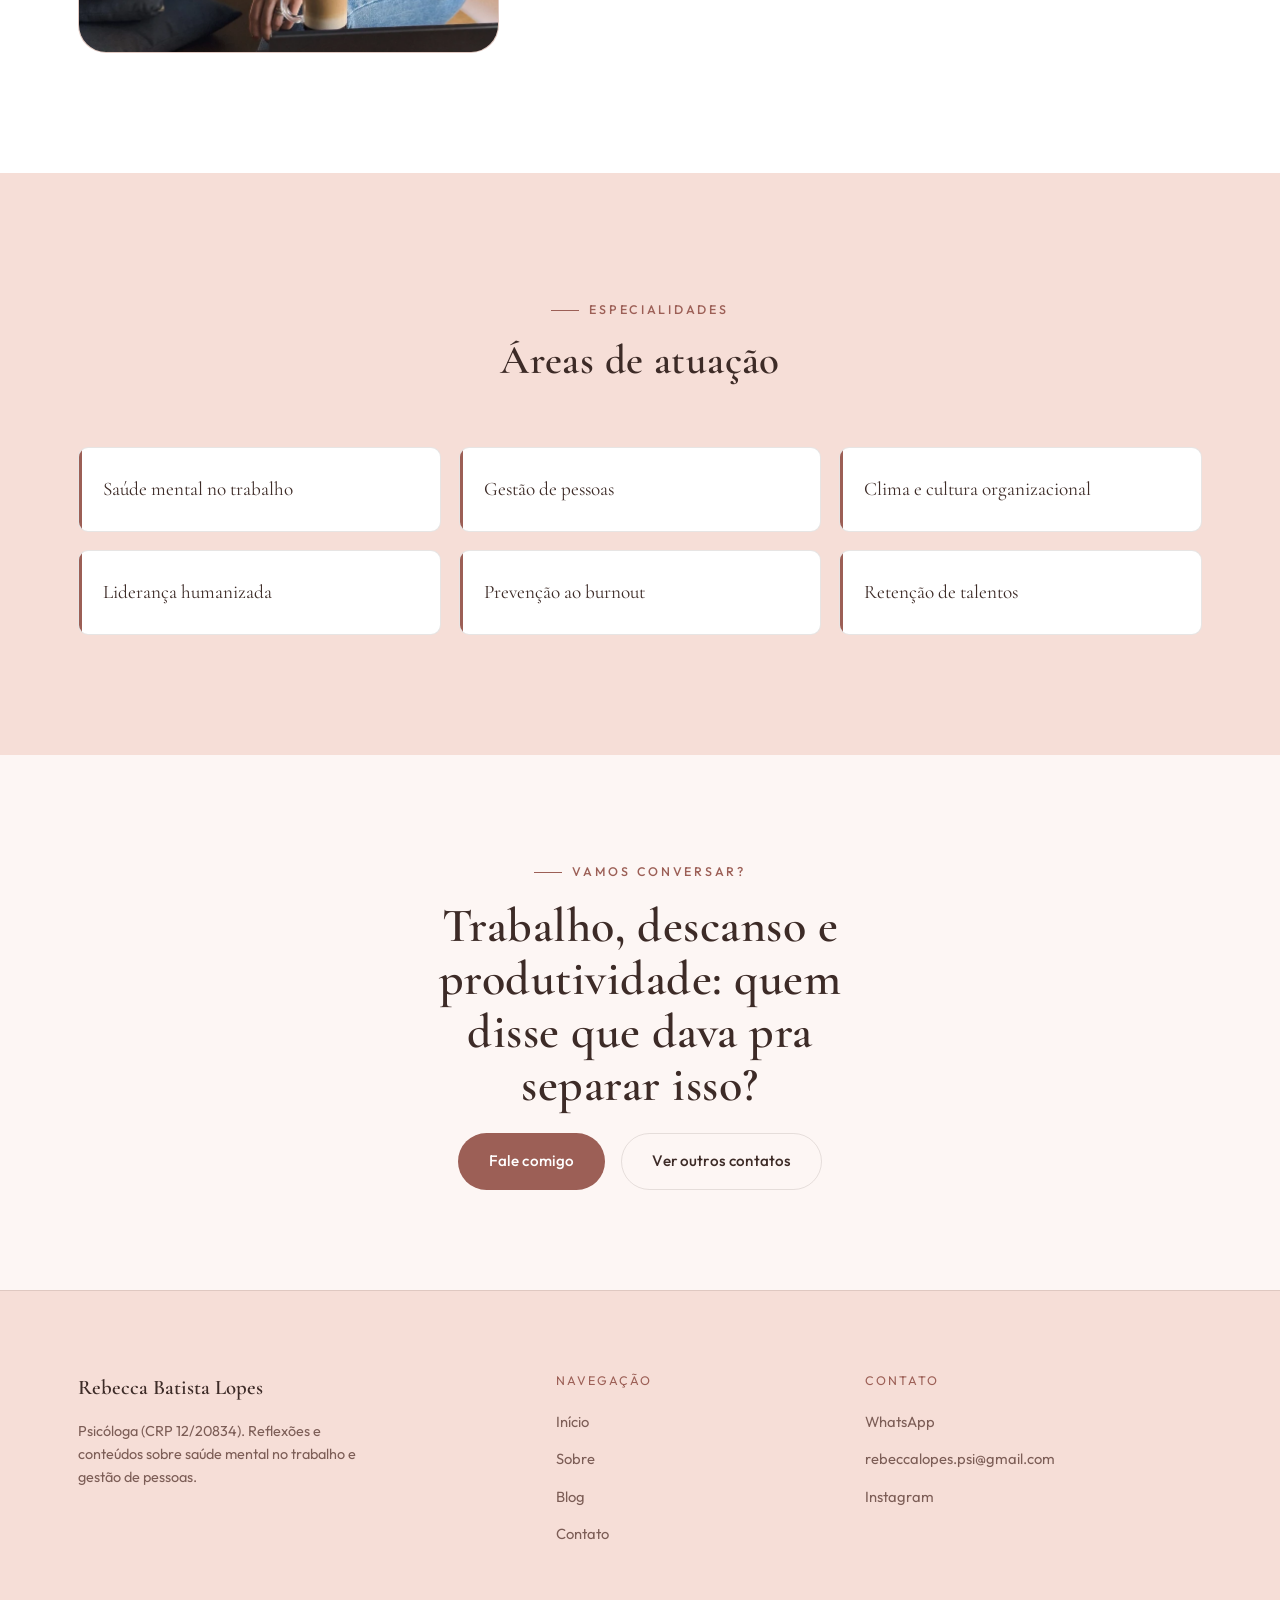
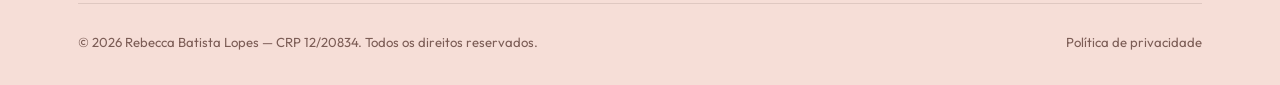
==== commit 26e7691e: "Remove cards 'Baseado em evidencias' e 'Sigilo e etica' da secao Sobre (home e pagina) O site nao te" ====
--- a/index.html
+++ b/index.html
@@ -103,16 +103,8 @@
         </div>
         <div class="about__values">
           <div class="value-card">
-            <strong>Baseado em evidências</strong>
-            <span>Métodos fundamentados na TCC, sem modismos.</span>
-          </div>
-          <div class="value-card">
             <strong>Conteúdo compartilhado</strong>
             <span>Reflexões e aprendizados publicados no blog.</span>
-          </div>
-          <div class="value-card">
-            <strong>Sigilo e ética</strong>
-            <span>Conduta alinhada ao Código de Ética do Psicólogo.</span>
           </div>
           <div class="value-card">
             <strong>Linguagem acessível</strong>
